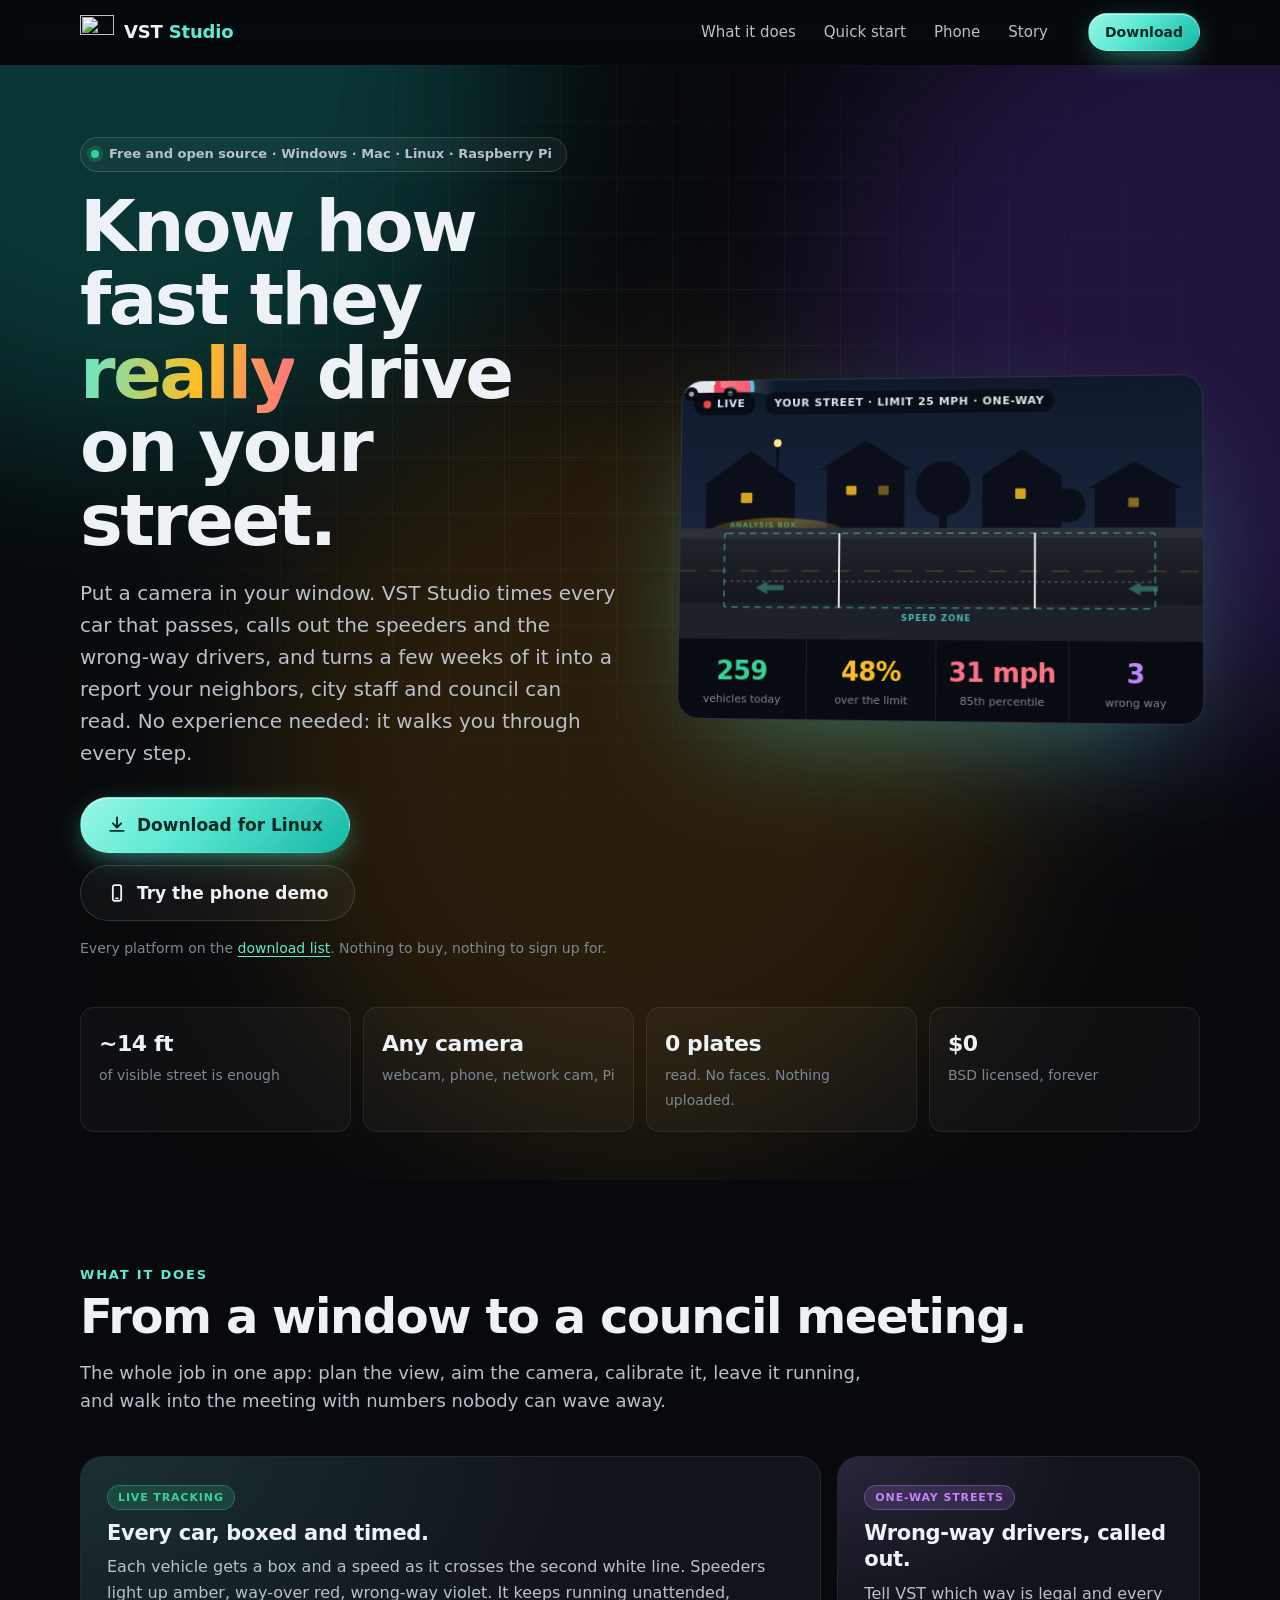
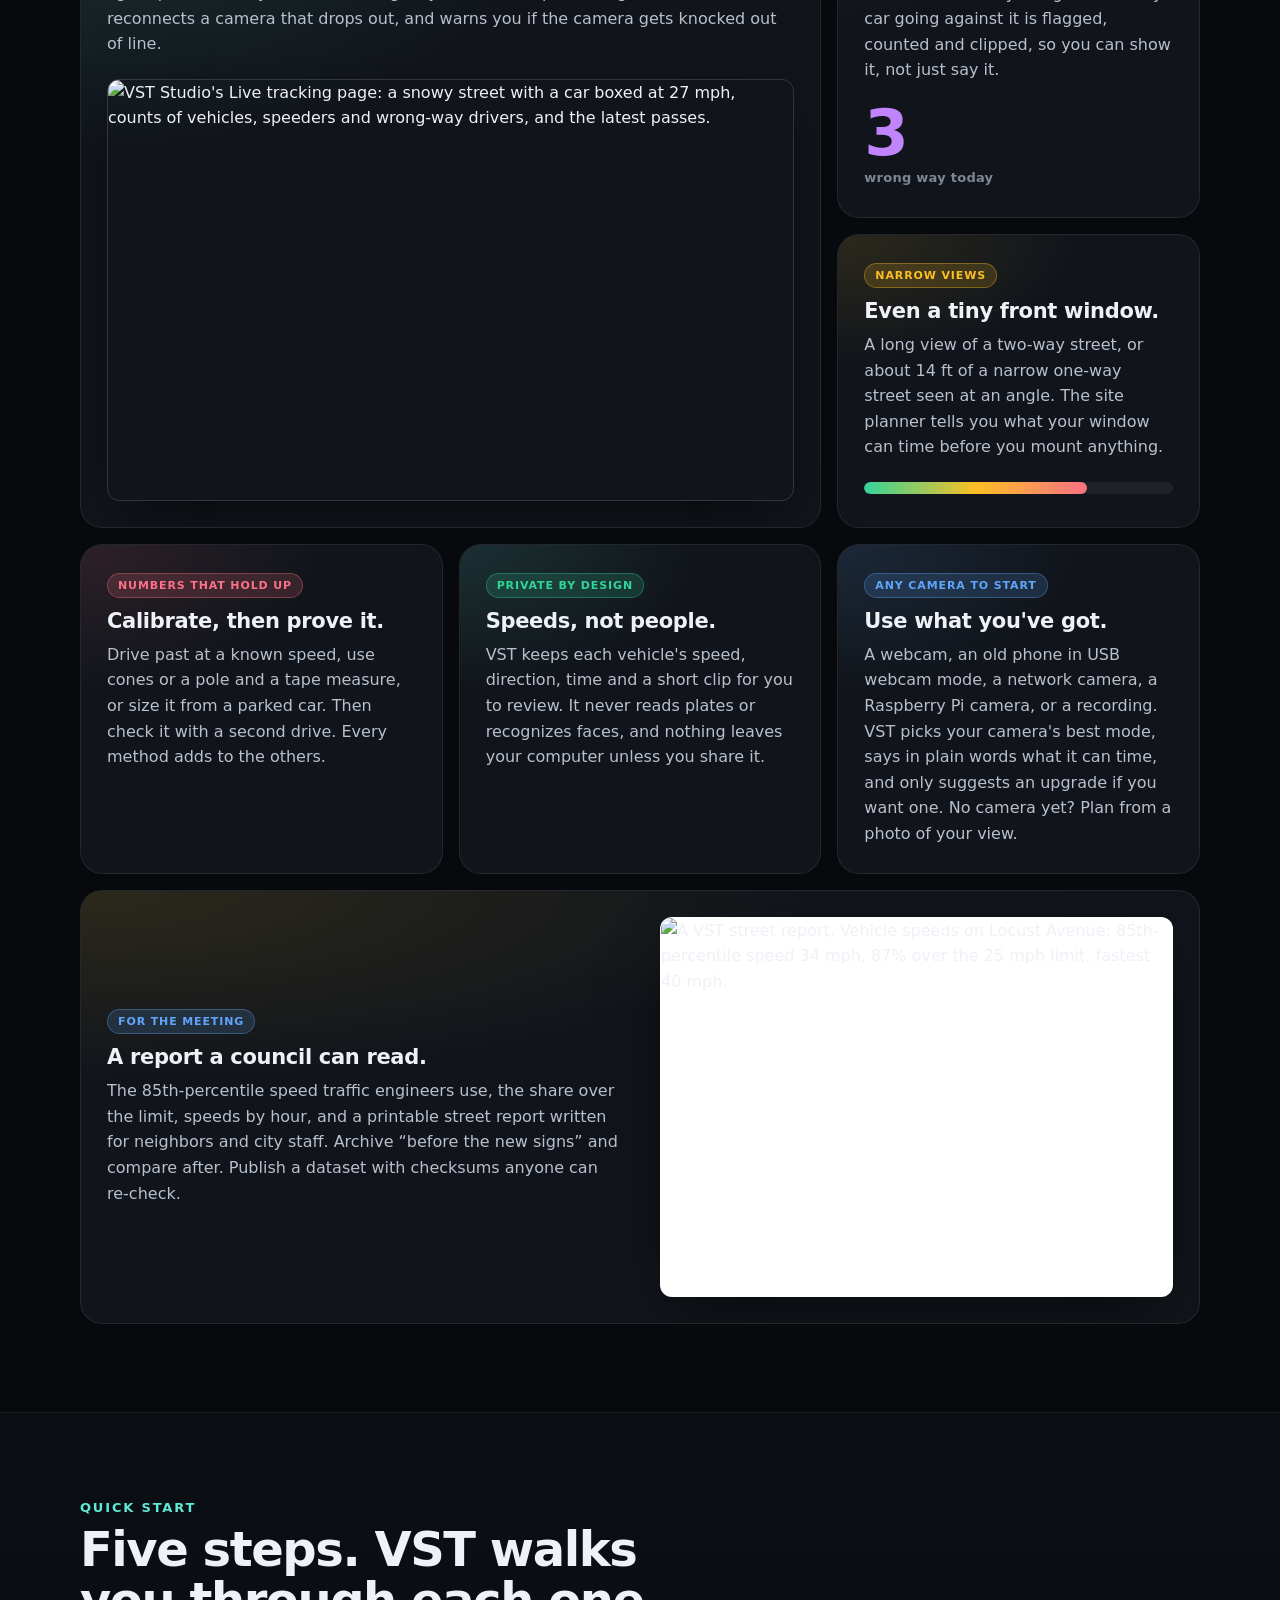
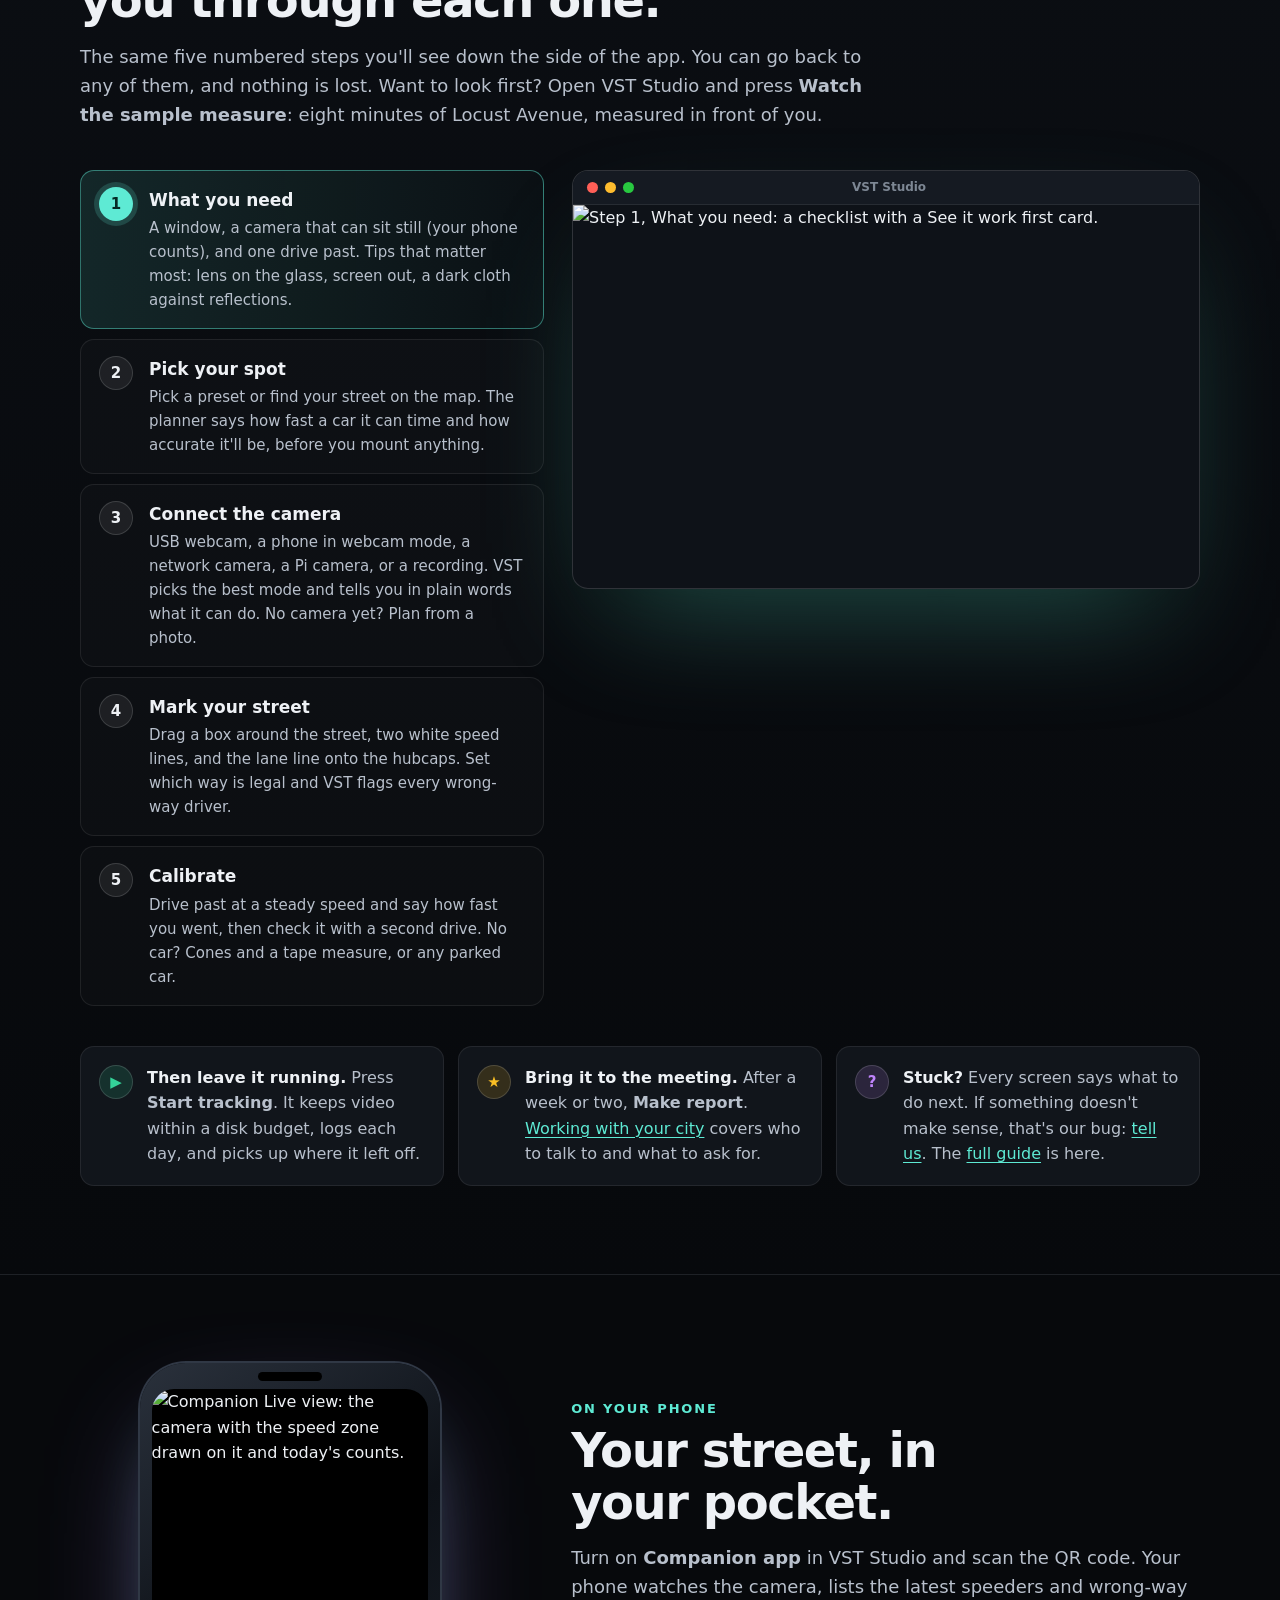
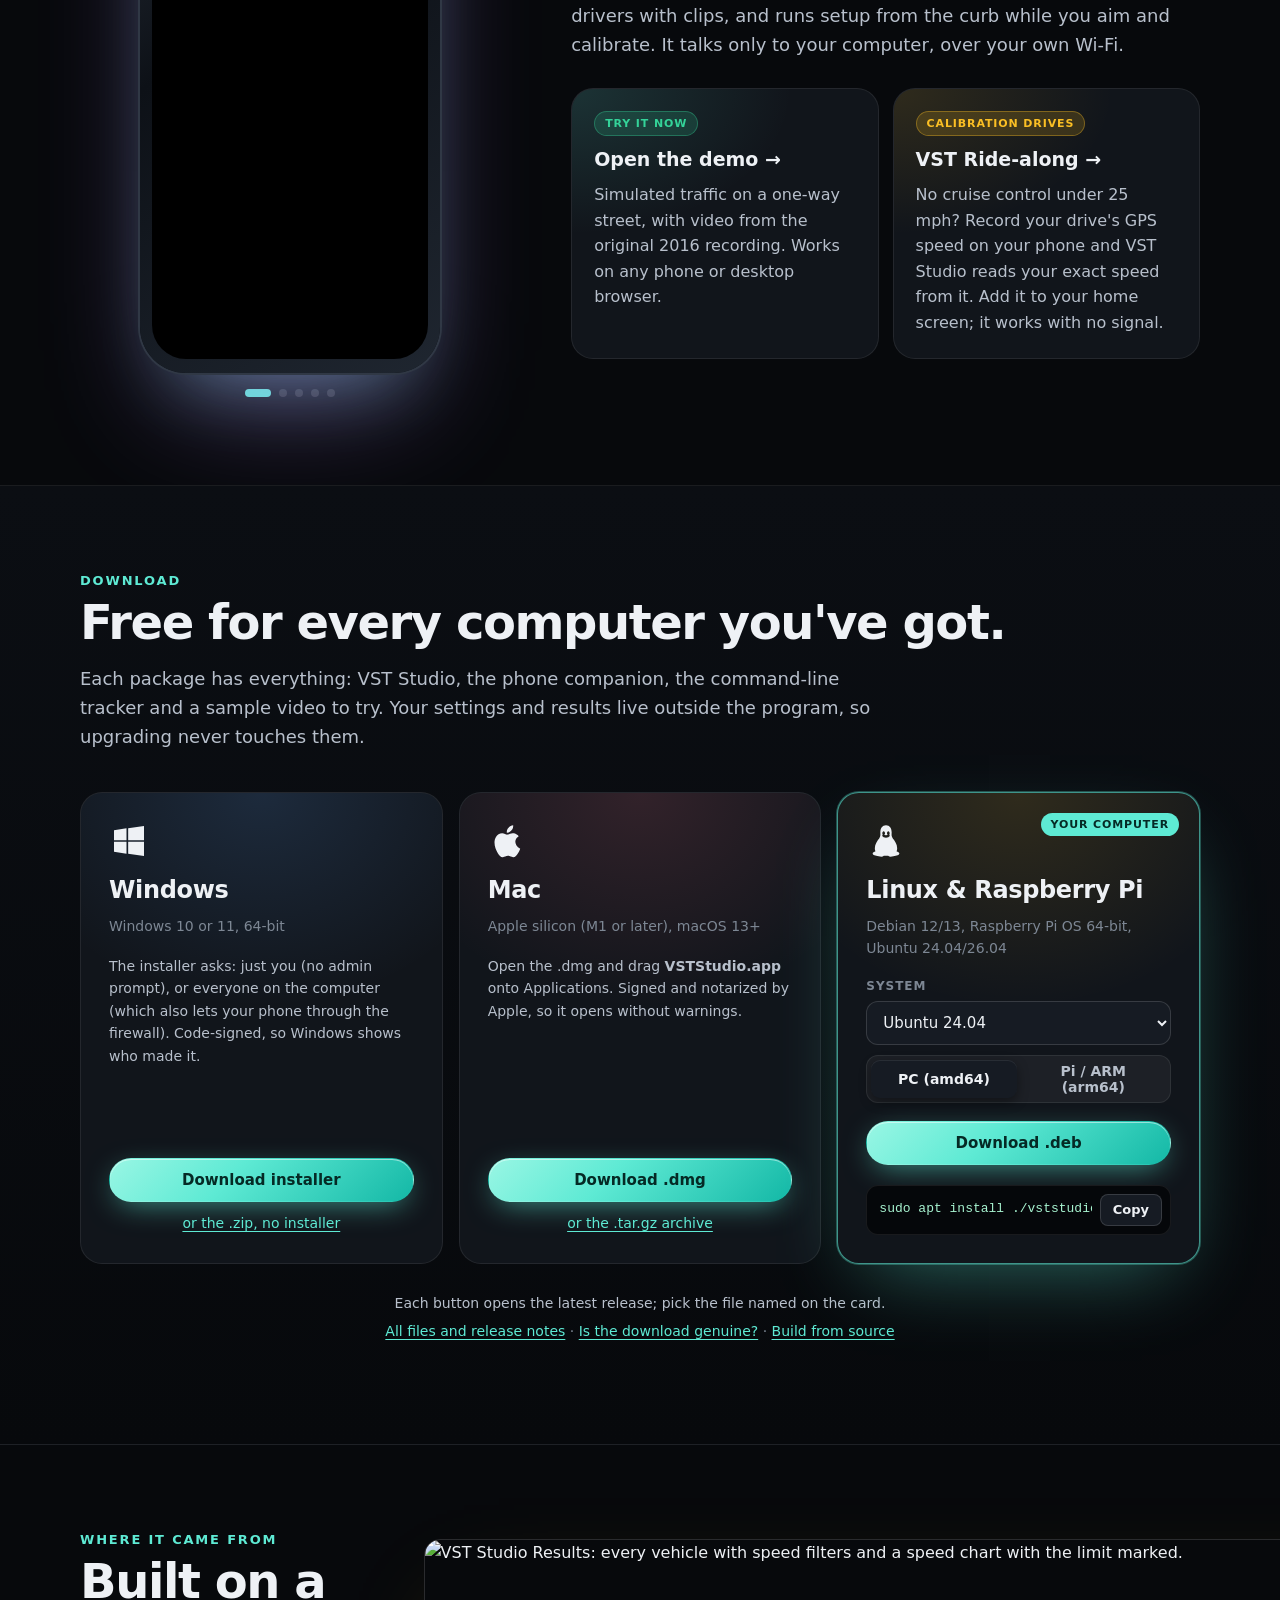
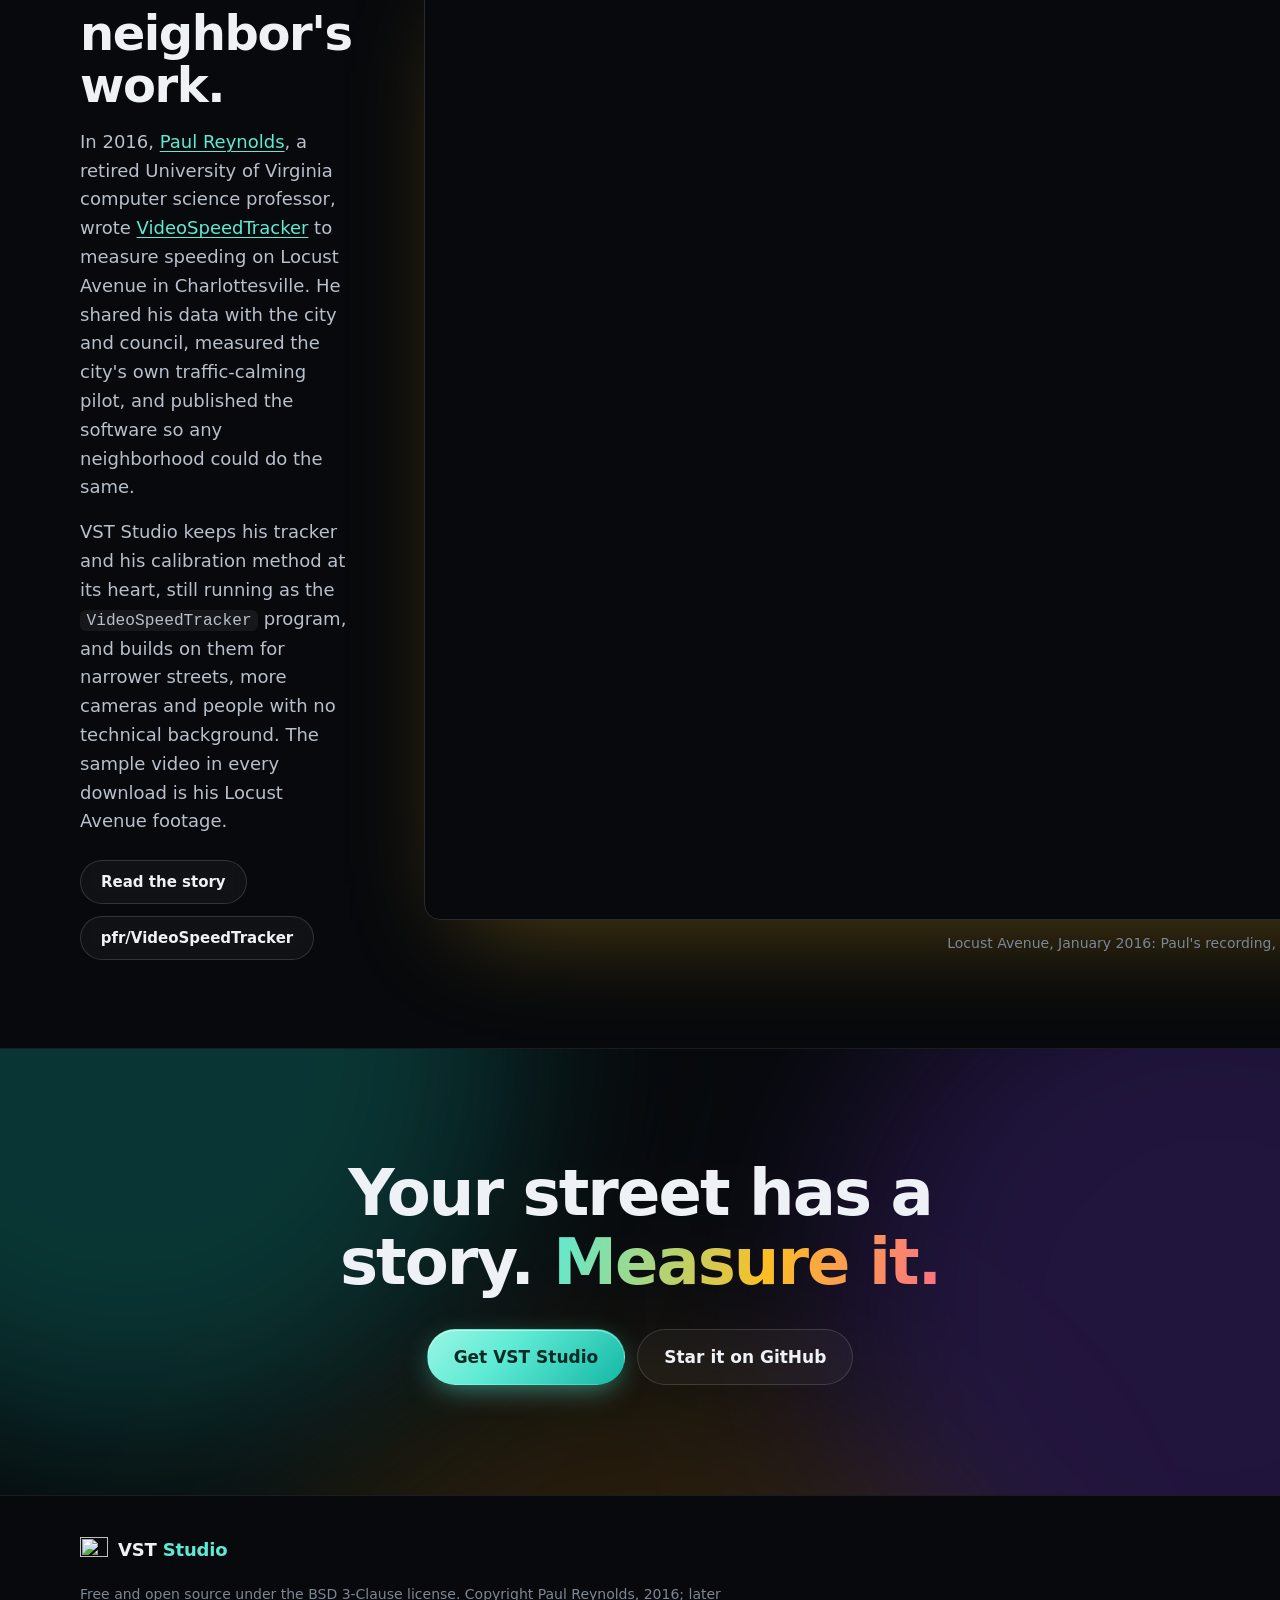
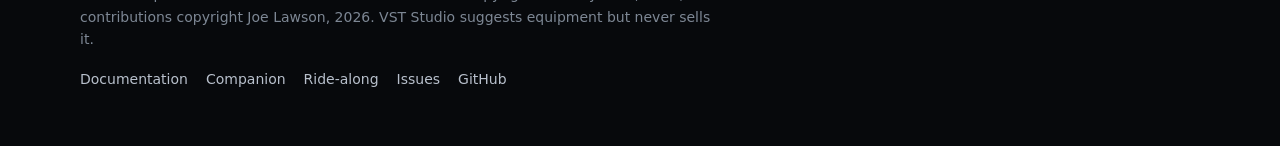
==== site/index.html @ b22fcca5 "Add a home page on GitHub Pages, with the companion demo and Ride-along under it The Pages site was " ====
<!doctype html>
<!--
  The VST Studio home page, published at https://joekiller.github.io/VSTStudio/ (site/assemble.sh, pages.yml).

  One static page, no build step and no third-party code, like the companion: site.css is the whole look, site.js
  fills in the download buttons from the latest GitHub release and runs the small interactive bits. Without
  JavaScript every download link still works: each one points at the releases/latest page.
-->
<html lang="en">
<head>
<meta charset="utf-8">
<meta name="viewport" content="width=device-width, initial-scale=1, viewport-fit=cover">
<title>VST Studio · Measure the traffic on your street</title>
<script>
  // Before anything renders: this address used to be VST Ride-along itself.  Its calibration links (?target=25 from
  // VST Studio v2.0.0 and the companion) and phones that added it to the home screen (they open here as a standalone
  // app) still arrive at /, so send them on to Ride-along's new home with their query intact.
  (function () {
    var q = new URLSearchParams(location.search);
    var installed = (window.matchMedia && matchMedia('(display-mode: standalone)').matches) || navigator.standalone === true;
    if (q.has('target') || installed) location.replace('ride/' + location.search);
  })();
</script>
<meta name="description" content="Free, open-source software that measures the traffic on your street with a camera in your window. Calls out speeders and wrong-way drivers and makes a report your city council can read. Windows, Mac, Linux and Raspberry Pi.">
<meta name="theme-color" content="#07090c">
<meta property="og:title" content="VST Studio · Measure the traffic on your street">
<meta property="og:description" content="A camera in your window, every car timed, speeders and wrong-way drivers called out, and a report your city council can read. Free and open source.">
<meta property="og:image" content="https://joekiller.github.io/VSTStudio/img/studio/05-live-tracking.jpg">
<meta property="og:url" content="https://joekiller.github.io/VSTStudio/">
<meta name="twitter:card" content="summary_large_image">
<link rel="icon" href="companion/icons/icon.svg" type="image/svg+xml">
<link rel="apple-touch-icon" href="companion/icons/icon-192.png">
<link rel="stylesheet" href="site.css">
<script src="site.js" defer></script>
</head>
<body>
<a class="skip" href="#main">Skip to content</a>

<header class="nav" id="nav">
  <div class="wrap nav-in">
    <a class="logo" href="#top" aria-label="VST Studio home">
      <img src="companion/icons/icon.svg" alt="" width="34" height="34">
      <span>VST <b>Studio</b></span>
    </a>
    <nav class="nav-links" aria-label="Sections">
      <a href="#features">What it does</a>
      <a href="#quick-start">Quick start</a>
      <a href="#companion">Phone</a>
      <a href="#story">Story</a>
    </nav>
    <a class="btn btn-sm btn-glow" href="#download">Download</a>
  </div>
</header>

<main id="main">

<!-- ============================================================ hero -->
<section class="hero" id="top">
  <div class="aurora" aria-hidden="true"><i></i><i></i><i></i></div>
  <div class="wrap hero-in">
    <div class="hero-copy">
      <p class="eyebrow"><span class="dot"></span>Free and open source · Windows · Mac · Linux · Raspberry Pi</p>
      <h1>Know how fast they <span class="grad">really</span> drive on your street.</h1>
      <p class="lede">Put a camera in your window. VST Studio times every car that passes, calls out the speeders and
        the wrong-way drivers, and turns a few weeks of it into a report your neighbors, city staff and council can
        read. No experience needed: it walks you through every step.</p>
      <div class="cta">
        <a class="btn btn-xl btn-glow" id="hero-dl" href="https://github.com/joekiller/VSTStudio/releases/latest">
          <svg class="ico" viewBox="0 0 24 24" aria-hidden="true"><path d="M12 3v12m0 0-5-5m5 5 5-5M4 19h16"/></svg>
          <span id="hero-dl-label">Download VST Studio</span>
        </a>
        <a class="btn btn-xl btn-ghost" href="companion/#demo">
          <svg class="ico" viewBox="0 0 24 24" aria-hidden="true"><rect x="7" y="2.5" width="10" height="19" rx="2.5"/><path d="M11 18.5h2"/></svg>
          Try the phone demo
        </a>
      </div>
      <p class="cta-meta" id="hero-meta">Every platform on the <a href="#download">download list</a>. Nothing to buy, nothing to sign up for.</p>
    </div>

    <!-- The street, drawn: cars cross the two white speed lines, get a box and a speed, and the one going the wrong
         way on this one-way street gets flagged.  All CSS animation; still frame under prefers-reduced-motion. -->
    <figure class="scene" aria-label="Illustration: cars crossing a speed zone on a one-way street, each tagged with its speed; one going the wrong way is flagged">
      <div class="scene-bar">
        <span class="rec"><i></i>LIVE</span>
        <span>Your street · limit 25 mph · one-way</span>
      </div>
      <svg viewBox="0 0 800 400" class="street" aria-hidden="true">
        <defs>
          <linearGradient id="sky" x1="0" y1="0" x2="0" y2="1"><stop offset="0" stop-color="#0e1a2b"/><stop offset=".7" stop-color="#1b2540"/><stop offset="1" stop-color="#2a2140"/></linearGradient>
          <linearGradient id="road" x1="0" y1="0" x2="0" y2="1"><stop offset="0" stop-color="#20242c"/><stop offset="1" stop-color="#14171c"/></linearGradient>
          <radialGradient id="lamp" cx=".5" cy="0" r=".9"><stop offset="0" stop-color="#fbbf24" stop-opacity=".55"/><stop offset="1" stop-color="#fbbf24" stop-opacity="0"/></radialGradient>
          <linearGradient id="beam" x1="0" y1="0" x2="1" y2="0"><stop offset="0" stop-color="#fff6d5" stop-opacity=".55"/><stop offset="1" stop-color="#fff6d5" stop-opacity="0"/></linearGradient>
          <linearGradient id="beamL" x1="1" y1="0" x2="0" y2="0"><stop offset="0" stop-color="#fff6d5" stop-opacity=".55"/><stop offset="1" stop-color="#fff6d5" stop-opacity="0"/></linearGradient>
        </defs>
        <rect width="800" height="400" fill="url(#sky)"/>
        <!-- houses and trees across the street -->
        <g fill="#0a0f1a">
          <path d="M40 230V160l70-50 70 50v70z"/><path d="M230 230v-90h120v90z"/><path d="M220 140l70-45 70 45z"/>
          <path d="M470 230v-80l60-40 60 40v80z"/><path d="M640 230V170h120v60z"/><path d="M630 170l70-40 70 40z"/>
          <circle cx="410" cy="170" r="42"/><rect x="404" y="190" width="12" height="44"/>
          <circle cx="600" cy="196" r="26"/>
        </g>
        <g fill="#fbbf24" opacity=".85">
          <rect x="95" y="175" width="18" height="16" rx="2"/><rect x="260" y="165" width="16" height="14" rx="2"/>
          <rect x="310" y="165" width="16" height="14" rx="2" opacity=".5"/><rect x="520" y="170" width="16" height="16" rx="2"/>
          <rect x="690" y="185" width="16" height="14" rx="2" opacity=".6"/>
        </g>
        <rect x="150" y="96" width="4" height="138" fill="#0a0f1a"/><ellipse cx="152" cy="240" rx="110" ry="26" fill="url(#lamp)" opacity=".7"/>
        <circle cx="152" cy="98" r="6" fill="#fde68a"/>
        <!-- sidewalk, road, curb -->
        <rect y="230" width="800" height="16" fill="#2b2f38"/>
        <rect y="246" width="800" height="100" fill="url(#road)"/>
        <rect y="346" width="800" height="54" fill="#1d2129"/>
        <path d="M0 296h800" stroke="#fbbf24" stroke-opacity=".25" stroke-width="2" stroke-dasharray="26 22"/>
        <!-- one-way arrows painted on the road: legal direction is right to left -->
        <g fill="#5eead4" opacity=".35"><path d="M120 322l18-10v6h26v8h-26v6z"/><path d="M690 322l18-10v6h26v8h-26v6z"/></g>
        <!-- VST's marks: analysis box, two white speed lines, the lane line on the hubcaps -->
        <rect x="70" y="238" width="660" height="114" rx="4" fill="none" stroke="#5eead4" stroke-opacity=".55" stroke-width="2" stroke-dasharray="10 8"/>
        <path d="M250 238v114M550 238v114" stroke="#fff" stroke-width="3" opacity=".9"/>
        <path d="M70 312h660" stroke="#c084fc" stroke-opacity=".5" stroke-width="2" stroke-dasharray="4 6"/>
        <text x="400" y="372" text-anchor="middle" class="svg-label">SPEED ZONE</text>
        <text x="78" y="228" class="svg-label dim">ANALYSIS BOX</text>

        <!-- car 1: legal, right to left, 23 mph -->
        <g class="car car-a">
          <polygon points="-150,-10 -60,-24 -60,10 -150,24" fill="url(#beamL)" class="beam"/>
          <g transform="translate(-60,-30)">
            <path d="M10 40c0-14 8-18 22-20l18-16c6-5 12-6 20-6h46c9 0 14 3 20 9l14 13c16 2 24 6 24 20v8H10z" fill="#38bdf8"/>
            <path d="M58 6h34v16H44zM98 6h20c4 0 6 2 9 5l10 11H98z" fill="#0b1726" opacity=".85"/>
            <circle cx="46" cy="50" r="11" fill="#0a0d12"/><circle cx="140" cy="50" r="11" fill="#0a0d12"/>
            <circle cx="46" cy="50" r="4" fill="#94a3b8"/><circle cx="140" cy="50" r="4" fill="#94a3b8"/>
            <rect x="8" y="30" width="8" height="6" rx="2" fill="#fff6d5"/>
          </g>
          <g class="tag">
            <rect x="-50" y="-48" width="200" height="104" rx="8" fill="none" stroke="#34d399" stroke-width="3"/>
            <rect x="-6" y="-86" width="112" height="32" rx="8" fill="#34d399"/>
            <text x="50" y="-63" text-anchor="middle" class="svg-tag">23 mph ←</text>
          </g>
        </g>

        <!-- car 2: legal direction, speeding at 38 mph -->
        <g class="car car-b">
          <polygon points="-150,-10 -60,-24 -60,10 -150,24" fill="url(#beamL)" class="beam"/>
          <g transform="translate(-60,-30)">
            <path d="M10 40c0-12 6-18 20-20l22-18c5-3 10-4 16-4h40c10 0 16 4 22 10l16 12c16 2 22 8 22 20v8H10z" fill="#f43f5e"/>
            <path d="M56 6h30v15H40zM92 6h18c5 0 8 2 11 5l10 10H92z" fill="#200a10" opacity=".85"/>
            <circle cx="44" cy="50" r="11" fill="#0a0d12"/><circle cx="136" cy="50" r="11" fill="#0a0d12"/>
            <circle cx="44" cy="50" r="4" fill="#94a3b8"/><circle cx="136" cy="50" r="4" fill="#94a3b8"/>
            <rect x="8" y="30" width="8" height="6" rx="2" fill="#fff6d5"/>
          </g>
          <g class="tag">
            <rect x="-50" y="-48" width="200" height="104" rx="8" fill="none" stroke="#fbbf24" stroke-width="3"/>
            <rect x="-14" y="-86" width="128" height="32" rx="8" fill="#fbbf24"/>
            <text x="50" y="-63" text-anchor="middle" class="svg-tag">38 mph ←</text>
          </g>
        </g>

        <!-- car 3: the wrong way, left to right -->
        <g class="car car-c">
          <polygon points="150,-10 60,-24 60,10 150,24" fill="url(#beam)" class="beam"/>
          <g transform="translate(-120,-30) ">
            <path d="M170 40c0-14-8-18-22-20l-18-16c-6-5-12-6-20-6H64c-9 0-14 3-20 9L30 20C14 22 6 26 6 40v8h164z" fill="#e2e8f0"/>
            <path d="M122 6H88v16h48zM82 6H62c-4 0-6 2-9 5L43 22h39z" fill="#0b1726" opacity=".85"/>
            <circle cx="134" cy="50" r="11" fill="#0a0d12"/><circle cx="40" cy="50" r="11" fill="#0a0d12"/>
            <circle cx="134" cy="50" r="4" fill="#94a3b8"/><circle cx="40" cy="50" r="4" fill="#94a3b8"/>
            <rect x="164" y="30" width="8" height="6" rx="2" fill="#fff6d5"/>
          </g>
          <g class="tag">
            <rect x="-130" y="-48" width="194" height="104" rx="8" fill="none" stroke="#c084fc" stroke-width="3"/>
            <rect x="-150" y="-86" width="234" height="32" rx="8" fill="#c084fc"/>
            <text x="-33" y="-63" text-anchor="middle" class="svg-tag">⚠ WRONG WAY · 21 →</text>
          </g>
        </g>
      </svg>
      <figcaption class="hud">
        <div><b class="c-ok" data-count="259">259</b><span>vehicles today</span></div>
        <div><b class="c-warn" data-count="48" data-suffix="%">48%</b><span>over the limit</span></div>
        <div><b class="c-bad" data-count="31" data-suffix=" mph">31 mph</b><span>85th percentile</span></div>
        <div><b class="c-vio" data-count="3">3</b><span>wrong way</span></div>
      </figcaption>
    </figure>
  </div>

  <div class="wrap">
    <ul class="proof">
      <li><b>~14 ft</b><span>of visible street is enough</span></li>
      <li><b>Any camera</b><span>webcam, phone, network cam, Pi</span></li>
      <li><b>0 plates</b><span>read. No faces. Nothing uploaded.</span></li>
      <li><b>$0</b><span>BSD licensed, forever</span></li>
    </ul>
  </div>
</section>

<!-- ============================================================ features -->
<section class="section" id="features">
  <div class="wrap">
    <p class="kicker">What it does</p>
    <h2>From a window to a council meeting.</h2>
    <p class="sub">The whole job in one app: plan the view, aim the camera, calibrate it, leave it running, and walk
      into the meeting with numbers nobody can wave away.</p>

    <div class="bento">
      <article class="tile tile-big glow-teal reveal">
        <div class="tile-text">
          <span class="chip c-ok">Live tracking</span>
          <h3>Every car, boxed and timed.</h3>
          <p>Each vehicle gets a box and a speed as it crosses the second white line. Speeders light up amber, way-over
            red, wrong-way violet. It keeps running unattended, reconnects a camera that drops out, and warns you if
            the camera gets knocked out of line.</p>
        </div>
        <img src="img/studio/05-live-tracking.jpg" alt="VST Studio's Live tracking page: a snowy street with a car boxed at 27 mph, counts of vehicles, speeders and wrong-way drivers, and the latest passes." loading="lazy" width="1600" height="980">
      </article>

      <article class="tile glow-vio reveal">
        <span class="chip c-vio">One-way streets</span>
        <h3>Wrong-way drivers, called out.</h3>
        <p>Tell VST which way is legal and every car going against it is flagged, counted and clipped, so you can show
          it, not just say it.</p>
        <div class="big-stat c-vio">3<small>wrong way today</small></div>
      </article>

      <article class="tile glow-amber reveal">
        <span class="chip c-warn">Narrow views</span>
        <h3>Even a tiny front window.</h3>
        <p>A long view of a two-way street, or about 14 ft of a narrow one-way street seen at an angle. The site planner
          tells you what your window can time before you mount anything.</p>
        <div class="meter" aria-hidden="true"><i style="--w:72%"></i></div>
      </article>

      <article class="tile glow-rose reveal">
        <span class="chip c-bad">Numbers that hold up</span>
        <h3>Calibrate, then prove it.</h3>
        <p>Drive past at a known speed, use cones or a pole and a tape measure, or size it from a parked car. Then check
          it with a second drive. Every method adds to the others.</p>
      </article>


      <article class="tile glow-teal reveal">
        <span class="chip c-ok">Private by design</span>
        <h3>Speeds, not people.</h3>
        <p>VST keeps each vehicle's speed, direction, time and a short clip for you to review. It never reads plates or
          recognizes faces, and nothing leaves your computer unless you share it.</p>
      </article>
      <article class="tile tile-md2 glow-blue reveal">
        <span class="chip c-blue">Any camera to start</span>
        <h3>Use what you've got.</h3>
        <p>A webcam, an old phone in USB webcam mode, a network camera, a Raspberry Pi camera, or a recording. VST
          picks your camera's best mode, says in plain words what it can time, and only suggests an upgrade if you
          want one. No camera yet? Plan from a photo of your view.</p>
      </article>

      <article class="tile tile-wide glow-amber reveal">
        <div class="tile-text">
          <span class="chip c-blue">For the meeting</span>
          <h3>A report a council can read.</h3>
          <p>The 85th-percentile speed traffic engineers use, the share over the limit, speeds by hour, and a printable
            street report written for neighbors and city staff. Archive “before the new signs” and compare after.
            Publish a dataset with checksums anyone can re-check.</p>
        </div>
        <img class="report" src="img/studio/09-report.jpg" alt="A VST street report, Vehicle speeds on Locust Avenue: 85th-percentile speed 34 mph, 87% over the 25 mph limit, fastest 40 mph." loading="lazy" width="1191" height="1533">
      </article>
    </div>
  </div>
</section>

<!-- ============================================================ quick start -->
<section class="section section-alt" id="quick-start">
  <div class="wrap">
    <p class="kicker">Quick start</p>
    <h2>Five steps. VST walks you through each one.</h2>
    <p class="sub">The same five numbered steps you'll see down the side of the app. You can go back to any of them, and
      nothing is lost. Want to look first? Open VST Studio and press <b>Watch the sample measure</b>: eight minutes of
      Locust Avenue, measured in front of you.</p>

    <div class="steps" id="steps">
      <ol class="step-list" role="tablist" aria-label="Setup steps">
        <li><button role="tab" aria-selected="true" aria-controls="step-shot" data-img="img/studio/01-get-started.jpg"
            data-alt="Step 1, What you need: a checklist with a See it work first card.">
          <b class="n">1</b><span><strong>What you need</strong>
          <em>A window, a camera that can sit still (your phone counts), and one drive past. Tips that matter most:
            lens on the glass, screen out, a dark cloth against reflections.</em></span></button></li>
        <li><button role="tab" aria-selected="false" aria-controls="step-shot" data-img="img/studio/02-site-planner.jpg"
            data-alt="Step 2, Pick your spot: the site planner showing how fast a car the view can time.">
          <b class="n">2</b><span><strong>Pick your spot</strong>
          <em>Pick a preset or find your street on the map. The planner says how fast a car it can time and how accurate
            it'll be, before you mount anything.</em></span></button></li>
        <li><button role="tab" aria-selected="false" aria-controls="step-shot" data-img="img/studio/03-source.jpg"
            data-alt="Step 3, Connect the camera: cameras listed by name with what each can do.">
          <b class="n">3</b><span><strong>Connect the camera</strong>
          <em>USB webcam, a phone in webcam mode, a network camera, a Pi camera, or a recording. VST picks the best mode
            and tells you in plain words what it can do. No camera yet? Plan from a photo.</em></span></button></li>
        <li><button role="tab" aria-selected="false" aria-controls="step-shot" data-img="img/studio/04-zones.jpg"
            data-alt="Step 4, Mark your street: the analysis box, two white speed lines and the lane line over the camera picture.">
          <b class="n">4</b><span><strong>Mark your street</strong>
          <em>Drag a box around the street, two white speed lines, and the lane line onto the hubcaps. Set which way is
            legal and VST flags every wrong-way driver.</em></span></button></li>
        <li><button role="tab" aria-selected="false" aria-controls="step-shot" data-img="img/studio/07-calibrate.jpg"
            data-alt="Step 5, Calibrate: a calibration drive with the measured speed against the speed driven.">
          <b class="n">5</b><span><strong>Calibrate</strong>
          <em>Drive past at a steady speed and say how fast you went, then check it with a second drive. No car? Cones
            and a tape measure, or any parked car.</em></span></button></li>
      </ol>
      <figure class="step-shot" id="step-shot" role="tabpanel" aria-live="polite">
        <div class="frame">
          <div class="frame-bar"><i></i><i></i><i></i><span>VST Studio</span></div>
          <img id="step-img" src="img/studio/01-get-started.jpg" alt="Step 1, What you need: a checklist with a See it work first card." width="1600" height="980">
        </div>
      </figure>
    </div>

    <div class="after-steps">
      <div class="mini reveal"><b class="n n-ok">▶</b><div><strong>Then leave it running.</strong> Press <b>Start
        tracking</b>. It keeps video within a disk budget, logs each day, and picks up where it left off.</div></div>
      <div class="mini reveal"><b class="n n-warn">★</b><div><strong>Bring it to the meeting.</strong> After a week or
        two, <b>Make report</b>. <a href="https://github.com/joekiller/VSTStudio/blob/main/docs/working-with-your-city.md">Working
        with your city</a> covers who to talk to and what to ask for.</div></div>
      <div class="mini reveal"><b class="n n-vio">?</b><div><strong>Stuck?</strong> Every screen says what to do next.
        If something doesn't make sense, that's our bug: <a href="https://github.com/joekiller/VSTStudio/issues/new">tell
        us</a>. The <a href="https://github.com/joekiller/VSTStudio/blob/main/docs/getting-started.md">full guide</a> is here.</div></div>
    </div>
  </div>
</section>

<!-- ============================================================ companion -->
<section class="section" id="companion">
  <div class="wrap split">
    <div class="phone-wrap reveal">
      <div class="phone" id="phone">
        <div class="notch" aria-hidden="true"></div>
        <div class="phone-screens" id="phone-screens" tabindex="0" aria-label="Companion screenshots, scroll sideways">
          <img src="img/companion/live.jpg" alt="Companion Live view: the camera with the speed zone drawn on it and today's counts." width="541" height="1101">
          <img src="img/companion/passes.jpg" alt="Companion Passes: each vehicle's speed, direction and snapshot." loading="lazy" width="541" height="1101">
          <img src="img/companion/stats.jpg" alt="Companion Stats: the 85th-percentile speed and speeds by time of day." loading="lazy" width="541" height="1101">
          <img src="img/companion/setup-cones.jpg" alt="Companion setup: calibrating with cones from the curb." loading="lazy" width="541" height="1101">
          <img src="img/companion/pass-detail.jpg" alt="Companion pass detail: one vehicle's speed, snapshot and clip." loading="lazy" width="541" height="1101">
        </div>
      </div>
      <div class="dots" id="phone-dots" aria-hidden="true"></div>
    </div>
    <div class="split-copy">
      <p class="kicker">On your phone</p>
      <h2>Your street, in your pocket.</h2>
      <p class="sub">Turn on <b>Companion app</b> in VST Studio and scan the QR code. Your phone watches the camera, lists
        the latest speeders and wrong-way drivers with clips, and runs setup from the curb while you aim and calibrate.
        It talks only to your computer, over your own Wi-Fi.</p>
      <div class="cards2">
        <a class="link-card glow-teal" href="companion/#demo">
          <span class="chip c-ok">Try it now</span>
          <strong>Open the demo →</strong>
          <span>Simulated traffic on a one-way street, with video from the original 2016 recording. Works on any phone or
            desktop browser.</span>
        </a>
        <a class="link-card glow-amber" href="ride/">
          <span class="chip c-warn">Calibration drives</span>
          <strong>VST Ride-along →</strong>
          <span>No cruise control under 25 mph? Record your drive's GPS speed on your phone and VST Studio reads your exact
            speed from it. Add it to your home screen; it works with no signal.</span>
        </a>
      </div>
    </div>
  </div>
</section>

<!-- ============================================================ download -->
<section class="section section-alt" id="download">
  <div class="wrap">
    <p class="kicker">Download</p>
    <h2>Free for every computer you've got.</h2>
    <p class="sub" id="dl-sub">Each package has everything: VST Studio, the phone companion, the command-line tracker and
      a sample video to try. Your settings and results live outside the program, so upgrading never touches them.</p>

    <div class="dl-grid">
      <article class="dl glow-blue" data-os="windows">
        <span class="badge-you" hidden>Your computer</span>
        <svg class="os" viewBox="0 0 24 24" aria-hidden="true"><path d="M3 5.5 10.5 4.4v7.1H3zm8.5-1.2L21 3v8.5h-9.5zM3 12.5h7.5v7.1L3 18.5zm8.5 0H21V21l-9.5-1.3z"/></svg>
        <h3>Windows</h3>
        <p class="req">Windows 10 or 11, 64-bit</p>
        <p class="how">The installer asks: just you (no admin prompt), or everyone on the computer (which also lets your
          phone through the firewall). Code-signed, so Windows shows who made it.</p>
        <a class="btn btn-block btn-glow" data-asset="windows-x64-setup.exe" href="https://github.com/joekiller/VSTStudio/releases/latest">Download installer</a>
        <a class="alt" data-asset="windows-x64.zip" href="https://github.com/joekiller/VSTStudio/releases/latest">or the .zip, no installer</a>
      </article>

      <article class="dl glow-rose" data-os="mac">
        <span class="badge-you" hidden>Your computer</span>
        <svg class="os" viewBox="0 0 24 24" aria-hidden="true"><path d="M16.4 12.6c0-2.3 1.9-3.4 2-3.5-1.1-1.6-2.8-1.8-3.4-1.8-1.4-.1-2.8.9-3.5.9s-1.8-.9-3-.9C7 7.3 5.5 8.2 4.7 9.7c-1.7 2.9-.4 7.2 1.2 9.6.8 1.2 1.8 2.5 3 2.4 1.2 0 1.7-.8 3.1-.8s1.9.8 3.1.8c1.3 0 2.1-1.2 2.9-2.4.9-1.3 1.3-2.6 1.3-2.7 0 0-2.5-1-2.9-4zM14.1 5.6c.7-.8 1.1-1.9 1-3-1 0-2.1.7-2.8 1.5-.6.7-1.2 1.8-1 2.9 1 .1 2.1-.6 2.8-1.4z"/></svg>
        <h3>Mac</h3>
        <p class="req">Apple silicon (M1 or later), macOS 13+</p>
        <p class="how">Open the .dmg and drag <b>VSTStudio.app</b> onto Applications. Signed and notarized by Apple, so it opens
          without warnings.</p>
        <a class="btn btn-block btn-glow" data-asset="macos-arm64.dmg" href="https://github.com/joekiller/VSTStudio/releases/latest">Download .dmg</a>
        <a class="alt" data-asset="macos-arm64.tar.gz" href="https://github.com/joekiller/VSTStudio/releases/latest">or the .tar.gz archive</a>
      </article>

      <article class="dl glow-amber" data-os="linux">
        <span class="badge-you" hidden>Your computer</span>
        <svg class="os" viewBox="0 0 24 24" aria-hidden="true"><path d="M12 2.5c-2.2 0-3.4 1.8-3.4 4.3 0 1.4.3 2.2-.6 3.5-1.2 1.6-2.7 3.4-2.7 6 0 .7.1 1.3.4 1.8-.8.4-1.7.6-1.7 1.4 0 1 1.6 1.2 3.6 1.7 1.6.4 2.4.3 3.1-.4h2.6c.7.7 1.5.8 3.1.4 2-.5 3.6-.7 3.6-1.7 0-.8-.9-1-1.7-1.4.3-.5.4-1.1.4-1.8 0-2.6-1.5-4.4-2.7-6-.9-1.3-.6-2.1-.6-3.5 0-2.5-1.2-4.3-3.4-4.3zm-1.4 3.6c.5 0 .8.6.8 1.2s-.3 1-.6 1c.4.2 1 .3 1.2.3s.8-.1 1.2-.3c-.3 0-.6-.5-.6-1s.3-1.2.8-1.2.8.6.8 1.3c0 .4-.1.7-.3 1l.5.4c-.5.7-1.4 1.2-2.4 1.2s-1.9-.5-2.4-1.2l.5-.4c-.2-.3-.3-.6-.3-1 0-.7.3-1.3.8-1.3z"/></svg>
        <h3>Linux &amp; Raspberry Pi</h3>
        <p class="req">Debian 12/13, Raspberry Pi OS 64-bit, Ubuntu 24.04/26.04</p>
        <div class="pick">
          <label><span>System</span>
            <select id="distro">
              <option value="debian-bookworm">Debian 12 / Raspberry Pi OS (bookworm)</option>
              <option value="debian-trixie">Debian 13 / Raspberry Pi OS (trixie)</option>
              <option value="ubuntu-24.04" selected>Ubuntu 24.04</option>
              <option value="ubuntu-26.04">Ubuntu 26.04</option>
            </select></label>
          <div class="seg" id="arch" role="group" aria-label="Processor">
            <button type="button" data-arch="amd64" aria-pressed="true">PC (amd64)</button>
            <button type="button" data-arch="arm64" aria-pressed="false">Pi / ARM (arm64)</button>
          </div>
        </div>
        <a class="btn btn-block btn-glow" id="deb" href="https://github.com/joekiller/VSTStudio/releases/latest">Download .deb</a>
        <div class="cmd"><code id="deb-cmd">sudo apt install ./vststudio_*.deb</code><button type="button" class="copy" data-copy="deb-cmd" aria-label="Copy the install command">Copy</button></div>
      </article>
    </div>

    <p class="dl-foot">
      <span id="dl-version">Always the latest release.</span>
      <a href="https://github.com/joekiller/VSTStudio/releases/latest">All files and release notes</a> ·
      <a href="https://github.com/joekiller/VSTStudio/blob/main/docs/install.md#is-the-download-genuine">Is the download genuine?</a> ·
      <a href="https://github.com/joekiller/VSTStudio/blob/main/docs/building.md">Build from source</a>
    </p>
  </div>
</section>

<!-- ============================================================ story -->
<section class="section story" id="story">
  <div class="wrap split split-rev">
    <div class="split-copy">
      <p class="kicker">Where it came from</p>
      <h2>Built on a neighbor's work.</h2>
      <p class="sub">In 2016, <a href="https://www.cs.virginia.edu/~pfr">Paul Reynolds</a>, a retired University of
        Virginia computer science professor, wrote <a href="https://github.com/pfr/VideoSpeedTracker">VideoSpeedTracker</a>
        to measure speeding on Locust Avenue in Charlottesville. He shared his data with the city and council, measured
        the city's own traffic-calming pilot, and published the software so any neighborhood could do the same.</p>
      <p class="sub">VST Studio keeps his tracker and his calibration method at its heart, still running as the
        <code>VideoSpeedTracker</code> program, and builds on them for narrower streets, more cameras and people with no
        technical background. The sample video in every download is his Locust Avenue footage.</p>
      <div class="btn-row">
        <a class="btn btn-ghost" href="https://github.com/joekiller/VSTStudio/blob/main/docs/history/README.md">Read the story</a>
        <a class="btn btn-ghost" href="https://github.com/pfr/VideoSpeedTracker">pfr/VideoSpeedTracker</a>
      </div>
    </div>
    <figure class="quote reveal">
      <img src="img/studio/06-results.jpg" alt="VST Studio Results: every vehicle with speed filters and a speed chart with the limit marked." loading="lazy" width="1600" height="980">
      <figcaption>Locust Avenue, January 2016: Paul's recording, measured again by VST Studio.</figcaption>
    </figure>
  </div>
</section>

<!-- ============================================================ closing CTA -->
<section class="final">
  <div class="aurora" aria-hidden="true"><i></i><i></i><i></i></div>
  <div class="wrap final-in">
    <h2>Your street has a story. <span class="grad">Measure it.</span></h2>
    <div class="cta cta-center">
      <a class="btn btn-xl btn-glow" href="#download">Get VST Studio</a>
      <a class="btn btn-xl btn-ghost" href="https://github.com/joekiller/VSTStudio">Star it on GitHub</a>
    </div>
  </div>
</section>

</main>

<footer class="foot">
  <div class="wrap foot-in">
    <div class="logo"><img src="companion/icons/icon.svg" alt="" width="28" height="28"><span>VST <b>Studio</b></span></div>
    <p>Free and open source under the BSD 3-Clause license. Copyright Paul Reynolds, 2016; later contributions copyright
      Joe Lawson, 2026. VST Studio suggests equipment but never sells it.</p>
    <nav aria-label="Footer">
      <a href="https://github.com/joekiller/VSTStudio#documentation">Documentation</a>
      <a href="companion/">Companion</a>
      <a href="ride/">Ride-along</a>
      <a href="https://github.com/joekiller/VSTStudio/issues">Issues</a>
      <a href="https://github.com/joekiller/VSTStudio">GitHub</a>
    </nav>
  </div>
</footer>
</body>
</html>
---- site/site.css ----
/*
 * The VST Studio home page's whole look.  Dark stage, the companion's palette (teal accent; amber speeding, rose way
 * over, violet wrong way: the same colours the apps use for the same things), system fonts so nothing loads from a
 * third party.  Layout is mobile first: one column, then splits and the bento grid from 760px and 1040px.
 * Motion (aurora, the street scene, reveals) all stops under prefers-reduced-motion.
 */
:root {
  color-scheme: dark;
  --bg: #07090c; --bg-2: #0b0e13; --surface: #11151b; --surface-2: #161b23; --line: rgba(255, 255, 255, .08);
  --line-2: rgba(255, 255, 255, .14);
  --text: #eef1f5; --text-2: #b8c0cc; --muted: #7d8794;
  --teal: #5eead4; --teal-d: #0d9488; --ok: #34d399; --amber: #fbbf24; --rose: #fb7185; --violet: #c084fc; --blue: #60a5fa;
  --ink: #052a25;
  --radius: 22px; --radius-s: 14px;
  --font: ui-sans-serif, system-ui, -apple-system, "Segoe UI", Roboto, "Helvetica Neue", Arial, sans-serif;
  --mono: ui-monospace, SFMono-Regular, Menlo, Consolas, monospace;
  --gutter: clamp(16px, 4vw, 40px);
}
* { box-sizing: border-box; }
html { scroll-behavior: smooth; scroll-padding-top: 76px; -webkit-text-size-adjust: 100%; }
body { margin: 0; background: var(--bg); color: var(--text); font: 16px/1.6 var(--font); overflow-x: hidden;
  -webkit-font-smoothing: antialiased; }
img { max-width: 100%; height: auto; display: block; }
a { color: var(--teal); text-decoration-thickness: 1px; text-underline-offset: 3px; }
a:hover { color: #99f6e4; }
code { font-family: var(--mono); font-size: .9em; background: rgba(255, 255, 255, .06); padding: .1em .4em; border-radius: 6px; }
:focus-visible { outline: 3px solid var(--teal); outline-offset: 3px; border-radius: 8px; }
.wrap { width: 100%; max-width: 1200px; margin: 0 auto; padding: 0 var(--gutter); }
.skip { position: absolute; left: -999px; top: 8px; z-index: 99; background: var(--teal); color: var(--ink); padding: 8px 14px; border-radius: 10px; }
.skip:focus { left: 8px; }

/* ---------------------------------------------------------------- colour helpers */
.c-ok { color: var(--ok); } .c-warn { color: var(--amber); } .c-bad { color: var(--rose); } .c-vio { color: var(--violet); } .c-blue { color: var(--blue); }
.grad { background: linear-gradient(100deg, var(--teal) 0%, var(--amber) 55%, var(--rose) 100%); -webkit-background-clip: text;
  background-clip: text; color: transparent; }

/* ---------------------------------------------------------------- buttons */
.btn { display: inline-flex; align-items: center; justify-content: center; gap: 10px; min-height: 44px; padding: 10px 20px;
  border-radius: 999px; border: 1px solid var(--line-2); background: var(--surface-2); color: var(--text); font: 600 15px/1.2 var(--font);
  text-decoration: none; cursor: pointer; transition: transform .15s ease, box-shadow .2s ease, background .2s ease; }
.btn:hover { color: var(--text); transform: translateY(-1px); background: #1c222c; }
.btn .ico { width: 20px; height: 20px; fill: none; stroke: currentColor; stroke-width: 2.2; stroke-linecap: round; stroke-linejoin: round; flex: none; }
.btn-glow { background: linear-gradient(135deg, #99f6e4, var(--teal) 40%, #14b8a6); color: var(--ink); border-color: transparent;
  box-shadow: 0 8px 30px -8px rgba(94, 234, 212, .65), inset 0 1px 0 rgba(255, 255, 255, .5); }
.btn-glow:hover { color: var(--ink); background: linear-gradient(135deg, #ccfbf1, #7ff0dc 40%, #2dd4bf); box-shadow: 0 12px 38px -8px rgba(94, 234, 212, .85); }
.btn-ghost { background: rgba(255, 255, 255, .04); backdrop-filter: blur(8px); }
.btn-xl { min-height: 56px; padding: 14px 26px; font-size: 17px; }
.btn-sm { min-height: 38px; padding: 8px 16px; font-size: 14px; }
.btn-block { display: flex; width: 100%; }
.btn-row { display: flex; flex-wrap: wrap; gap: 12px; margin-top: 24px; }

/* ---------------------------------------------------------------- nav */
.nav { position: sticky; top: 0; z-index: 50; background: rgba(7, 9, 12, .55); backdrop-filter: saturate(1.6) blur(14px);
  -webkit-backdrop-filter: saturate(1.6) blur(14px); border-bottom: 1px solid transparent; transition: border-color .3s, background .3s; }
.nav.scrolled { border-bottom-color: var(--line); background: rgba(7, 9, 12, .82); }
.nav-in { display: flex; align-items: center; gap: 20px; height: 64px; }
.logo { display: inline-flex; align-items: center; gap: 10px; color: var(--text); text-decoration: none; font-weight: 700; font-size: 18px; letter-spacing: -.01em; }
.logo b { color: var(--teal); font-weight: 800; }
.logo:hover { color: var(--text); }
.nav-links { display: none; gap: 4px; margin-left: auto; }
.nav-links a { color: var(--text-2); text-decoration: none; padding: 8px 12px; border-radius: 999px; font-size: 15px; }
.nav-links a:hover { color: var(--text); background: rgba(255, 255, 255, .06); }
.nav .btn { margin-left: auto; }
@media (min-width: 760px) { .nav-links { display: flex; } .nav .btn { margin-left: 8px; } }

/* ---------------------------------------------------------------- aurora: three blurred colour blobs drifting */
.aurora { position: absolute; inset: 0; overflow: hidden; pointer-events: none; z-index: 0; }
.aurora i { position: absolute; width: 60vmax; height: 60vmax; border-radius: 50%; filter: blur(90px); opacity: .32; mix-blend-mode: screen;
  animation: drift 22s ease-in-out infinite alternate; }
.aurora i:nth-child(1) { background: var(--teal-d); left: -20vmax; top: -30vmax; }
.aurora i:nth-child(2) { background: #7c3aed; right: -25vmax; top: -10vmax; animation-duration: 28s; opacity: .22; }
.aurora i:nth-child(3) { background: #f59e0b; left: 20vw; top: 25vmax; animation-duration: 34s; opacity: .14; }
@keyframes drift { to { transform: translate3d(8vmax, 6vmax, 0) scale(1.15); } }

/* ---------------------------------------------------------------- hero */
.hero { position: relative; padding: 40px 0 32px; isolation: isolate; }
.hero::after { content: ""; position: absolute; inset: 0; z-index: 0; pointer-events: none;
  background-image: linear-gradient(var(--line) 1px, transparent 1px), linear-gradient(90deg, var(--line) 1px, transparent 1px);
  background-size: 56px 56px; mask-image: radial-gradient(ellipse 70% 60% at 50% 30%, #000 20%, transparent 75%);
  -webkit-mask-image: radial-gradient(ellipse 70% 60% at 50% 30%, #000 20%, transparent 75%); opacity: .5; }
.hero > .wrap { position: relative; z-index: 1; }
.hero-in { display: grid; gap: 40px; align-items: center; }
.eyebrow { display: inline-flex; align-items: center; gap: 10px; margin: 0 0 18px; padding: 6px 14px 6px 10px; border-radius: 999px;
  border: 1px solid var(--line-2); background: rgba(255, 255, 255, .04); color: var(--text-2); font-size: 13px; font-weight: 600; }
.eyebrow .dot { width: 8px; height: 8px; border-radius: 50%; background: var(--ok); box-shadow: 0 0 0 4px rgba(52, 211, 153, .2); flex: none; }
h1 { font-size: clamp(38px, 7.2vw, 72px); line-height: 1.02; letter-spacing: -.035em; margin: 0 0 20px; font-weight: 800; text-wrap: balance; }
.lede { font-size: clamp(17px, 2vw, 20px); color: var(--text-2); margin: 0 0 28px; max-width: 36em; }
.cta { display: flex; flex-wrap: wrap; gap: 12px; }
.cta-center { justify-content: center; }
.cta-meta { color: var(--muted); font-size: 14px; margin: 16px 0 0; }
@media (min-width: 1040px) {
  .hero { padding: 72px 0 48px; }
  .hero-in { grid-template-columns: 1.02fr 1fr; gap: 56px; }
}
@media (max-width: 480px) { .cta .btn { flex: 1 1 100%; } }

/* The street scene */
.scene { margin: 0; position: relative; border-radius: var(--radius); overflow: hidden; background: #0b1020;
  border: 1px solid var(--line-2); box-shadow: 0 40px 120px -40px rgba(94, 234, 212, .45), 0 0 0 1px rgba(255, 255, 255, .02) inset;
  transform: perspective(1400px) rotateY(-6deg) rotateX(3deg); transition: transform .6s ease; }
.scene:hover { transform: none; }
@media (max-width: 1039px) { .scene { transform: none; max-width: 720px; width: 100%; justify-self: center; } }
.scene-bar { position: absolute; top: 12px; left: 12px; right: 12px; z-index: 2; display: flex; gap: 10px; align-items: center;
  font: 700 11px/1 var(--font); letter-spacing: .06em; color: #dbe3ee; text-transform: uppercase; }
.scene-bar > span:last-child { background: rgba(0, 0, 0, .45); padding: 6px 10px; border-radius: 999px; backdrop-filter: blur(6px);
  white-space: nowrap; overflow: hidden; text-overflow: ellipsis; }
.rec { display: inline-flex; align-items: center; gap: 6px; background: rgba(0, 0, 0, .55); padding: 6px 10px; border-radius: 999px; }
.rec i { width: 8px; height: 8px; border-radius: 50%; background: #ef4444; animation: blink 1.4s steps(2, start) infinite; }
@keyframes blink { to { visibility: hidden; } }
.street { width: 100%; height: auto; display: block; }
.svg-label { font: 700 13px var(--font); letter-spacing: .12em; fill: #5eead4; opacity: .75; }
.svg-label.dim { opacity: .5; font-size: 11px; }
.svg-tag { font: 800 19px var(--font); fill: #0b0d10; }
/* Cars: one shared 9 s loop, one car on the street at a time: the 23 mph car (0-36%), the 38 mph speeder, quicker
   (38-58%), then the wrong-way car the other way (62-98%).  Each tag (box and speed) appears as the car enters the
   speed zone between the white lines and stays until it leaves the picture, the way VST labels a pass. */
.car { animation: 9s linear infinite; }
.car .tag { opacity: 0; animation: 9s linear infinite; }
.car-a { animation-name: drive-a; } .car-a .tag { animation-name: tag-a; }
.car-b { animation-name: drive-b; } .car-b .tag { animation-name: tag-b; }
.car-c { animation-name: drive-c; } .car-c .tag { animation-name: tag-c; }
.car .beam { opacity: .6; }
@keyframes drive-a { 0% { transform: translate(1000px, 300px); } 36%, 100% { transform: translate(-260px, 300px); } }
@keyframes tag-a { 0%, 13% { opacity: 0; } 15%, 35% { opacity: 1; } 36%, 100% { opacity: 0; } }
@keyframes drive-b { 0%, 38% { transform: translate(1000px, 300px); } 58%, 100% { transform: translate(-260px, 300px); } }
@keyframes tag-b { 0%, 45% { opacity: 0; } 46.5%, 57% { opacity: 1; } 58%, 100% { opacity: 0; } }
@keyframes drive-c { 0%, 62% { transform: translate(-200px, 300px); } 98%, 100% { transform: translate(1060px, 300px); } }
@keyframes tag-c { 0%, 75% { opacity: 0; } 77%, 97% { opacity: 1; } 98%, 100% { opacity: 0; } }

.hud { display: grid; grid-template-columns: repeat(4, 1fr); border-top: 1px solid var(--line); background: rgba(8, 11, 16, .9); }
.hud div { padding: 12px 8px; text-align: center; border-left: 1px solid var(--line); min-width: 0; }
.hud div:first-child { border-left: 0; }
.hud b { display: block; font-size: clamp(18px, 3.4vw, 26px); font-weight: 800; letter-spacing: -.02em; font-variant-numeric: tabular-nums; }
.hud span { display: block; color: var(--muted); font-size: 11px; line-height: 1.3; }

.proof { list-style: none; padding: 0; margin: 48px 0 0; display: grid; grid-template-columns: repeat(2, 1fr); gap: 12px; }
.proof li { padding: 18px; border-radius: var(--radius-s); background: rgba(255, 255, 255, .03); border: 1px solid var(--line); }
.proof b { display: block; font-size: 22px; letter-spacing: -.02em; }
.proof span { color: var(--muted); font-size: 14px; }
@media (min-width: 760px) { .proof { grid-template-columns: repeat(4, 1fr); } }

/* ---------------------------------------------------------------- sections */
.section { padding: 88px 0; position: relative; }
.section-alt { background: linear-gradient(180deg, var(--bg-2), var(--bg)); border-top: 1px solid var(--line); border-bottom: 1px solid var(--line); }
.kicker { margin: 0 0 10px; font: 800 13px/1 var(--font); letter-spacing: .14em; text-transform: uppercase; color: var(--teal); }
h2 { font-size: clamp(30px, 4.6vw, 48px); line-height: 1.08; letter-spacing: -.03em; margin: 0 0 16px; font-weight: 800; text-wrap: balance; }
h3 { font-size: 21px; line-height: 1.25; letter-spacing: -.015em; margin: 10px 0 8px; }
.sub { color: var(--text-2); font-size: 18px; max-width: 44em; margin: 0 0 16px; }

/* chips */
.chip { display: inline-block; font: 800 11px/1 var(--font); letter-spacing: .08em; text-transform: uppercase; padding: 6px 10px;
  border-radius: 999px; background: currentColor; }
.chip { background: color-mix(in srgb, currentColor 16%, transparent); border: 1px solid color-mix(in srgb, currentColor 35%, transparent); }

/* ---------------------------------------------------------------- bento */
.bento { display: grid; gap: 16px; margin-top: 40px; }
.tile { position: relative; overflow: hidden; padding: 26px; border-radius: var(--radius); background: var(--surface);
  border: 1px solid var(--line); isolation: isolate; }
.tile p { color: var(--text-2); margin: 0; }
.tile::before { content: ""; position: absolute; inset: -1px; z-index: -1; border-radius: inherit; opacity: .9;
  background: radial-gradient(120% 80% at 0% 0%, var(--glow), transparent 55%); }
.glow-teal { --glow: rgba(94, 234, 212, .14); } .glow-vio { --glow: rgba(192, 132, 252, .16); }
.glow-amber { --glow: rgba(251, 191, 36, .13); } .glow-rose { --glow: rgba(251, 113, 133, .14); } .glow-blue { --glow: rgba(96, 165, 250, .15); }
.tile img { border-radius: 12px; margin-top: 22px; border: 1px solid var(--line-2); box-shadow: 0 20px 60px -20px rgba(0, 0, 0, .8); }
.tile img.report { max-height: 380px; object-fit: cover; object-position: top; width: 100%; background: #fff; }
.big-stat { margin-top: 18px; font-size: 64px; line-height: 1; font-weight: 800; letter-spacing: -.04em; }
.big-stat small { display: block; font-size: 13px; letter-spacing: .02em; font-weight: 600; color: var(--muted); margin-top: 6px; }
.meter { margin-top: 22px; height: 12px; border-radius: 99px; background: rgba(255, 255, 255, .06); overflow: hidden; }
.meter i { display: block; height: 100%; width: var(--w); border-radius: inherit; background: linear-gradient(90deg, var(--ok), var(--amber), var(--rose)); }
@media (min-width: 760px) {
  .bento { grid-template-columns: repeat(2, 1fr); }
  .tile-big, .tile-wide { grid-column: span 2; }
}
@media (min-width: 760px) and (max-width: 1039px) { .tile-md2 { grid-column: span 2; } }
@media (min-width: 1040px) {
  /* 3 columns: Live tracking 2x2 beside two tiles, a row of three, then the report across the whole width. */
  .bento { grid-template-columns: repeat(3, 1fr); }
  .tile-big { grid-column: span 2; grid-row: span 2; }
  .tile-wide { grid-column: span 3; display: grid; grid-template-columns: 1fr 1fr; gap: 40px; align-items: center; }
  .tile-wide img { margin-top: 0; }
}

/* ---------------------------------------------------------------- quick start stepper */
.steps { display: grid; gap: 28px; margin-top: 40px; align-items: start; }
.step-list { list-style: none; margin: 0; padding: 0; display: grid; gap: 10px; counter-reset: s; }
.step-list button { all: unset; box-sizing: border-box; display: flex; gap: 16px; width: 100%; padding: 16px 18px; border-radius: var(--radius-s);
  cursor: pointer; border: 1px solid var(--line); background: rgba(255, 255, 255, .02); transition: background .2s, border-color .2s; }
.step-list button:hover { background: rgba(255, 255, 255, .05); }
.step-list button:focus-visible { outline: 3px solid var(--teal); outline-offset: 2px; }
.step-list button[aria-selected="true"] { background: linear-gradient(90deg, rgba(94, 234, 212, .12), rgba(94, 234, 212, .02));
  border-color: rgba(94, 234, 212, .45); }
.step-list strong { display: block; font-size: 17px; }
.step-list em { display: block; font-style: normal; color: var(--text-2); font-size: 15px; margin-top: 2px; }
.n { flex: none; display: grid; place-items: center; width: 34px; height: 34px; border-radius: 50%; font-weight: 800; font-size: 15px;
  background: rgba(255, 255, 255, .07); color: var(--text); border: 1px solid var(--line-2); }
[aria-selected="true"] .n { background: var(--teal); color: var(--ink); border-color: transparent; box-shadow: 0 0 0 5px rgba(94, 234, 212, .18); }
.step-shot { margin: 0; position: sticky; top: 88px; }
.frame { border-radius: 16px; overflow: hidden; border: 1px solid var(--line-2); background: #0e1218;
  box-shadow: 0 50px 120px -40px rgba(94, 234, 212, .35), 0 30px 60px -30px rgba(0, 0, 0, .9); }
.frame-bar { display: flex; align-items: center; gap: 7px; height: 34px; padding: 0 14px; background: #151a22; border-bottom: 1px solid var(--line); }
.frame-bar i { width: 11px; height: 11px; border-radius: 50%; background: #ff5f57; } .frame-bar i:nth-child(2) { background: #febc2e; } .frame-bar i:nth-child(3) { background: #28c840; }
.frame-bar span { margin: 0 auto; color: var(--muted); font-size: 12px; font-weight: 600; transform: translateX(-24px); }
.frame img { width: 100%; transition: opacity .25s ease; }
.frame img.swap { opacity: 0; }
@media (min-width: 1040px) { .steps { grid-template-columns: .85fr 1.15fr; } }
@media (max-width: 1039px) { .step-shot { position: static; order: -1; } }

.after-steps { display: grid; gap: 14px; margin-top: 40px; }
.mini { display: flex; gap: 14px; padding: 18px; border-radius: var(--radius-s); background: var(--surface); border: 1px solid var(--line); color: var(--text-2); }
.mini strong { color: var(--text); }
.n-ok { background: rgba(52, 211, 153, .15); color: var(--ok); } .n-warn { background: rgba(251, 191, 36, .15); color: var(--amber); }
.n-vio { background: rgba(192, 132, 252, .15); color: var(--violet); }
@media (min-width: 760px) { .after-steps { grid-template-columns: repeat(3, 1fr); } }

/* ---------------------------------------------------------------- split layouts + phone */
.split { display: grid; gap: 48px; align-items: center; }
@media (min-width: 1040px) { .split { grid-template-columns: .8fr 1.2fr; gap: 72px; } .split-rev { grid-template-columns: 1.1fr .9fr; } }
.phone-wrap { display: grid; justify-items: center; gap: 16px; }
.phone { position: relative; width: min(300px, 78vw); aspect-ratio: 541 / 1101; padding: 26px 12px 14px; border-radius: 46px;
  background: linear-gradient(145deg, #2a313c, #0d1117 40%, #1f2630); box-shadow: 0 0 0 2px #303845, 0 50px 120px -30px rgba(192, 132, 252, .45),
  0 40px 80px -40px rgba(94, 234, 212, .5); }
.notch { position: absolute; top: 9px; left: 50%; width: 64px; height: 9px; transform: translateX(-50%); border-radius: 99px; background: #000; z-index: 2; }
.phone-screens { display: flex; overflow-x: auto; scroll-snap-type: x mandatory; border-radius: 22px 22px 34px 34px; height: 100%; scrollbar-width: none; background: #000; }
.phone-screens::-webkit-scrollbar { display: none; }
.phone-screens img { flex: 0 0 100%; width: 100%; height: 100%; object-fit: cover; scroll-snap-align: center; }
.dots { display: flex; gap: 8px; }
.dots button { all: unset; width: 8px; height: 8px; border-radius: 99px; background: var(--line-2); cursor: pointer; transition: width .3s, background .3s; }
.dots button[aria-current="true"] { width: 26px; background: var(--teal); }
.cards2 { display: grid; gap: 14px; margin-top: 28px; }
@media (min-width: 640px) { .cards2 { grid-template-columns: 1fr 1fr; } }
.link-card { position: relative; display: grid; gap: 8px; align-content: start; padding: 22px; border-radius: var(--radius); background: var(--surface);
  border: 1px solid var(--line); color: var(--text-2); text-decoration: none; isolation: isolate; overflow: hidden;
  transition: transform .2s, border-color .2s; }
.link-card::before { content: ""; position: absolute; inset: 0; z-index: -1; background: radial-gradient(120% 90% at 0 0, var(--glow), transparent 60%); }
.link-card:hover { color: var(--text-2); transform: translateY(-3px); border-color: var(--line-2); }
.link-card strong { color: var(--text); font-size: 19px; }
.link-card .chip { justify-self: start; }

/* ---------------------------------------------------------------- downloads */
.dl-grid { display: grid; gap: 16px; margin-top: 40px; }
@media (min-width: 900px) { .dl-grid { grid-template-columns: repeat(3, 1fr); } }
.dl { position: relative; display: flex; flex-direction: column; gap: 10px; padding: 28px; border-radius: var(--radius); background: var(--surface);
  border: 1px solid var(--line); isolation: isolate; overflow: hidden; }
.dl::before { content: ""; position: absolute; inset: 0; z-index: -1; background: radial-gradient(110% 70% at 50% 0, var(--glow), transparent 65%); }
.dl.you { border-color: rgba(94, 234, 212, .6); box-shadow: 0 0 0 1px rgba(94, 234, 212, .3), 0 30px 80px -30px rgba(94, 234, 212, .45); }
.dl h3 { margin: 4px 0 0; font-size: 24px; }
.dl .os { width: 40px; height: 40px; fill: var(--text); }
.req { margin: 0 0 8px; color: var(--muted); font-size: 14px; }
.dl .btn { margin-top: auto; }
.dl .alt { font-size: 14px; text-align: center; }
.how { color: var(--text-2); font-size: 14px; margin: 0 0 12px; }
.badge-you { position: absolute; top: 20px; right: 20px; font: 800 11px/1 var(--font); letter-spacing: .08em; text-transform: uppercase;
  padding: 6px 10px; border-radius: 99px; background: var(--teal); color: var(--ink); }
.pick { display: grid; gap: 10px; margin-bottom: 8px; }
.pick label span { display: block; font-size: 12px; font-weight: 700; color: var(--muted); text-transform: uppercase; letter-spacing: .08em; margin-bottom: 4px; }
.pick select { width: 100%; min-height: 44px; padding: 8px 12px; border-radius: 12px; border: 1px solid var(--line-2); background: var(--surface-2);
  color: var(--text); font: 500 15px var(--font); }
.seg { display: grid; grid-template-columns: 1fr 1fr; gap: 4px; padding: 4px; border-radius: 12px; background: rgba(255, 255, 255, .05); border: 1px solid var(--line); }
.seg button { min-height: 38px; border: 0; border-radius: 9px; background: transparent; color: var(--text-2); font: 600 14px var(--font); cursor: pointer; }
.seg button[aria-pressed="true"] { background: var(--surface-2); color: var(--text); box-shadow: 0 1px 0 rgba(255, 255, 255, .08) inset, 0 4px 12px rgba(0, 0, 0, .4); }
.cmd { display: flex; align-items: center; gap: 8px; margin-top: 10px; padding: 8px 8px 8px 12px; border-radius: 12px; background: #05070a; border: 1px solid var(--line); }
.cmd code { flex: 1; min-width: 0; background: none; padding: 0; color: #a7f3d0; font-size: 13px; overflow-x: auto; white-space: nowrap; }
.copy { flex: none; min-height: 32px; padding: 0 12px; border-radius: 8px; border: 1px solid var(--line-2); background: var(--surface-2); color: var(--text);
  font: 600 13px var(--font); cursor: pointer; }
.dl-foot { margin-top: 28px; color: var(--muted); font-size: 14px; text-align: center; }
.dl-foot span { display: block; margin-bottom: 6px; color: var(--text-2); }

/* ---------------------------------------------------------------- story */
.quote { margin: 0; }
.quote img { border-radius: 16px; border: 1px solid var(--line-2); box-shadow: 0 40px 100px -40px rgba(251, 191, 36, .35); }
.quote figcaption { color: var(--muted); font-size: 14px; margin-top: 12px; text-align: center; }

/* ---------------------------------------------------------------- closing + footer */
.final { position: relative; padding: 110px 0; text-align: center; overflow: hidden; isolation: isolate; border-top: 1px solid var(--line); }
.final-in { position: relative; z-index: 1; }
.final h2 { font-size: clamp(34px, 6vw, 64px); margin-bottom: 32px; }
.foot { border-top: 1px solid var(--line); padding: 40px 0 56px; color: var(--muted); font-size: 14px; }
.foot-in { display: grid; gap: 18px; }
.foot p { margin: 0; max-width: 46em; }
.foot nav { display: flex; flex-wrap: wrap; gap: 6px 18px; }
.foot nav a { color: var(--text-2); text-decoration: none; }
.foot nav a:hover { color: var(--teal); }

/* ---------------------------------------------------------------- reveal on scroll (site.js adds .in) */
.js .reveal { opacity: 0; transform: translateY(24px); transition: opacity .7s ease, transform .7s cubic-bezier(.2, .7, .2, 1); }
.js .reveal.in { opacity: 1; transform: none; }

@media (prefers-reduced-motion: reduce) {
  html { scroll-behavior: auto; }
  .aurora i, .rec i { animation: none; }
  .scene, .scene:hover { transform: none; }
  /* The street holds still mid-pass: the speeder in the zone with its tag, the wrong-way car further along. */
  .car, .car .tag { animation: none !important; }
  .car-a { transform: translate(-400px, 300px); }
  .car-b { transform: translate(360px, 300px); } .car-b .tag { opacity: 1; }
  .car-c { transform: translate(700px, 300px); } .car-c .tag { opacity: 1; }
  .js .reveal { opacity: 1; transform: none; transition: none; }
  .btn, .link-card, .frame img { transition: none; }
}
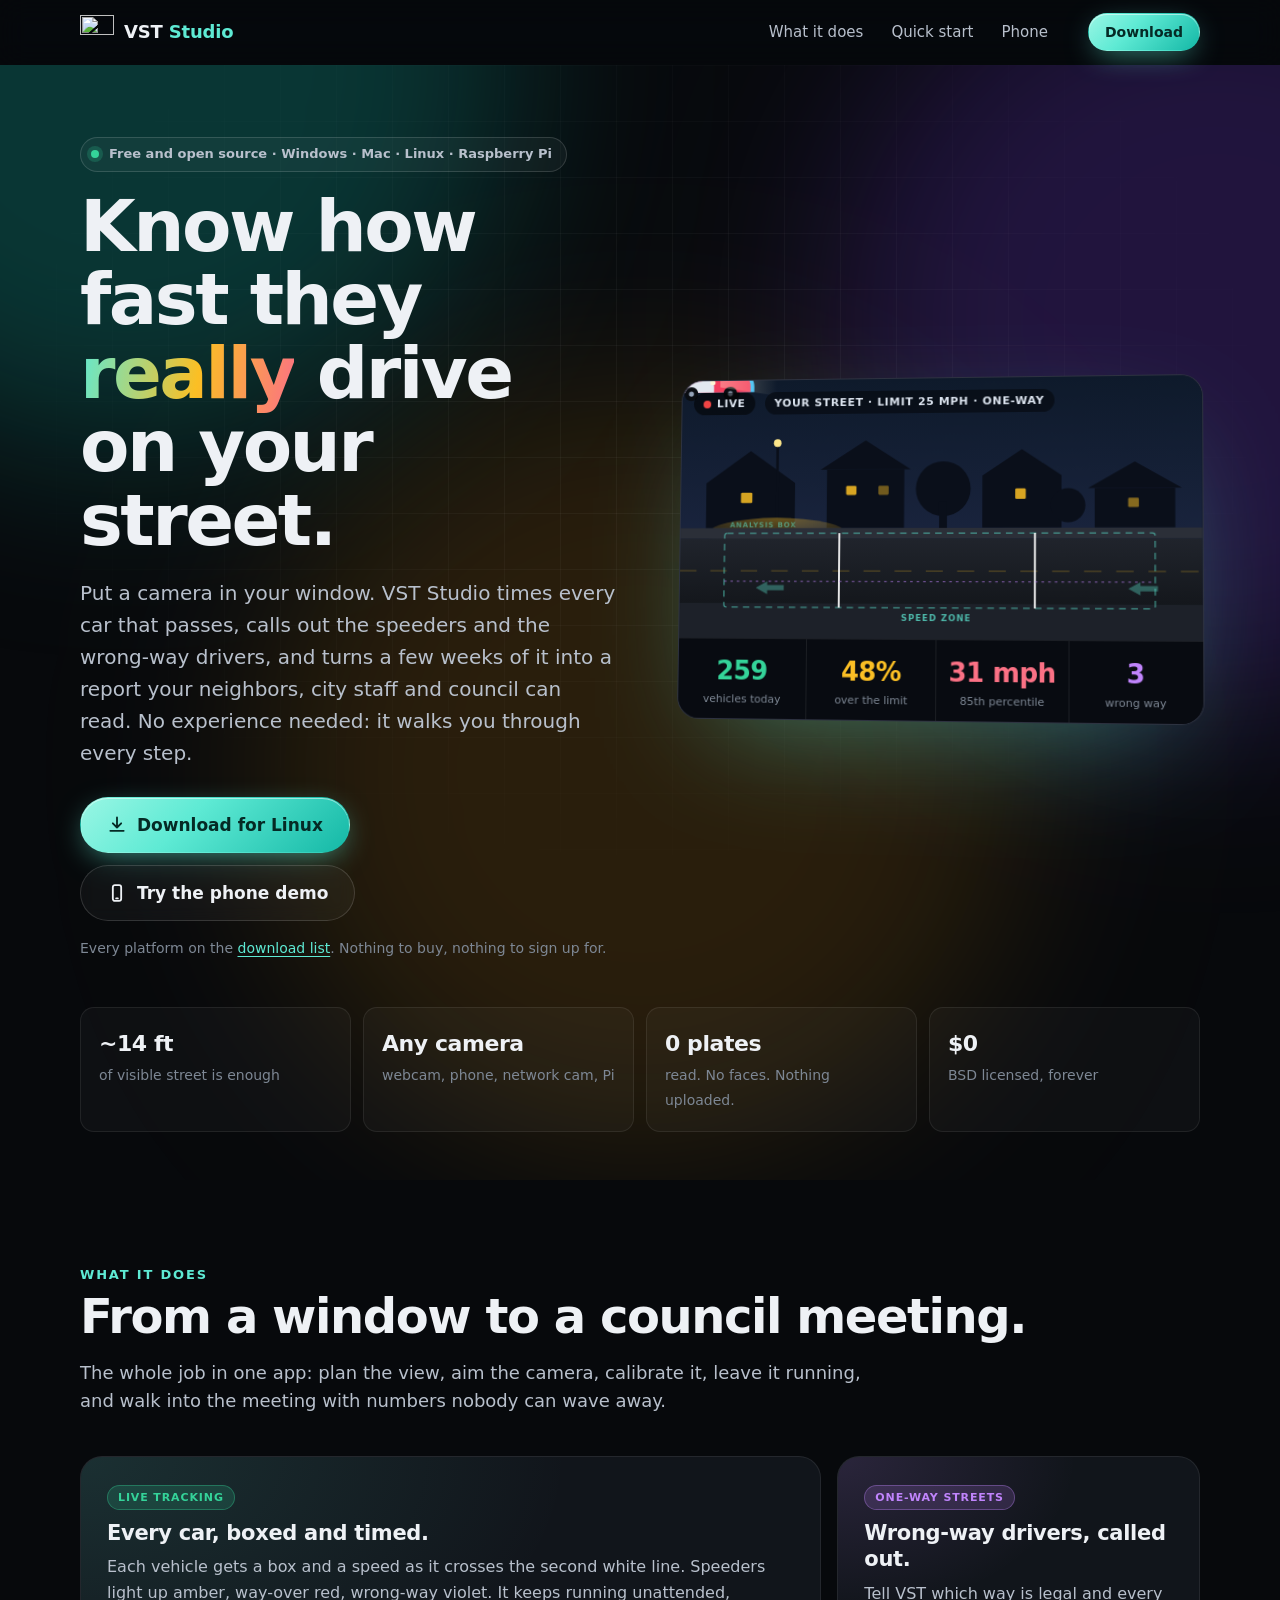
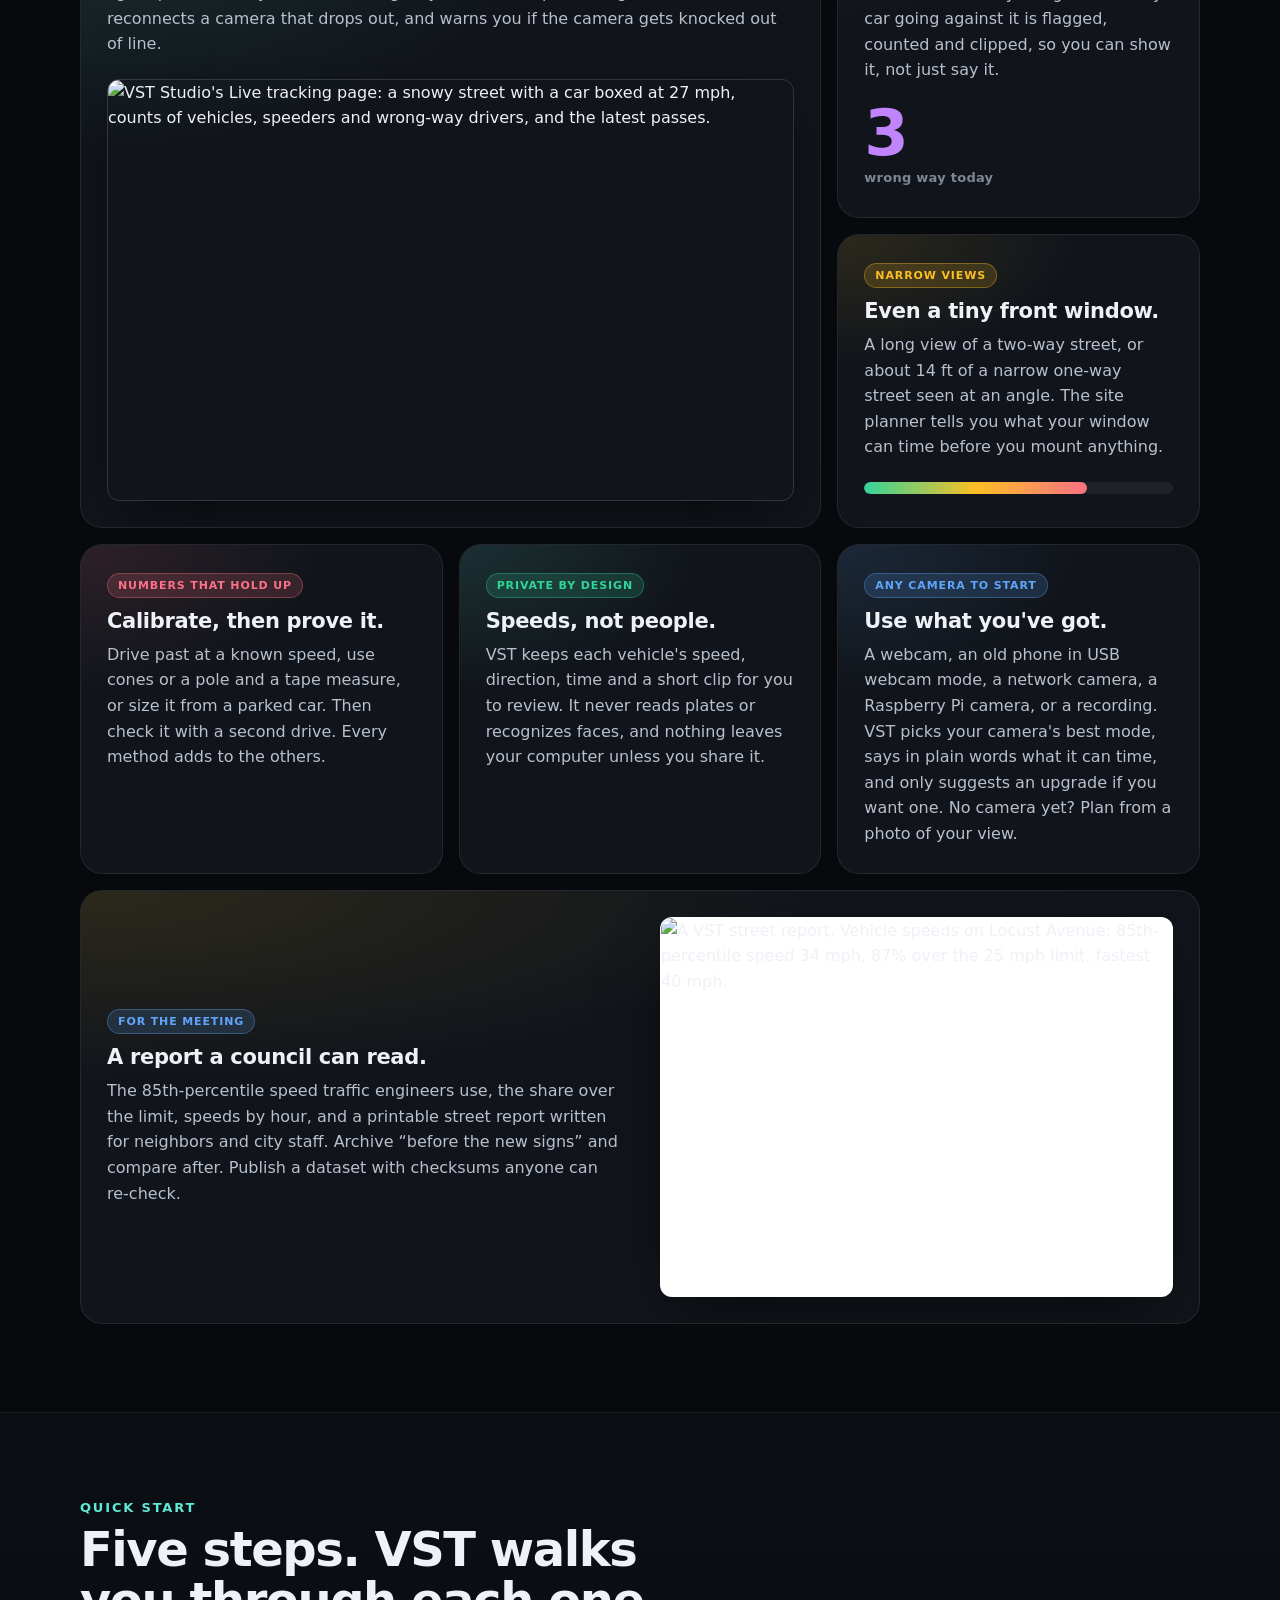
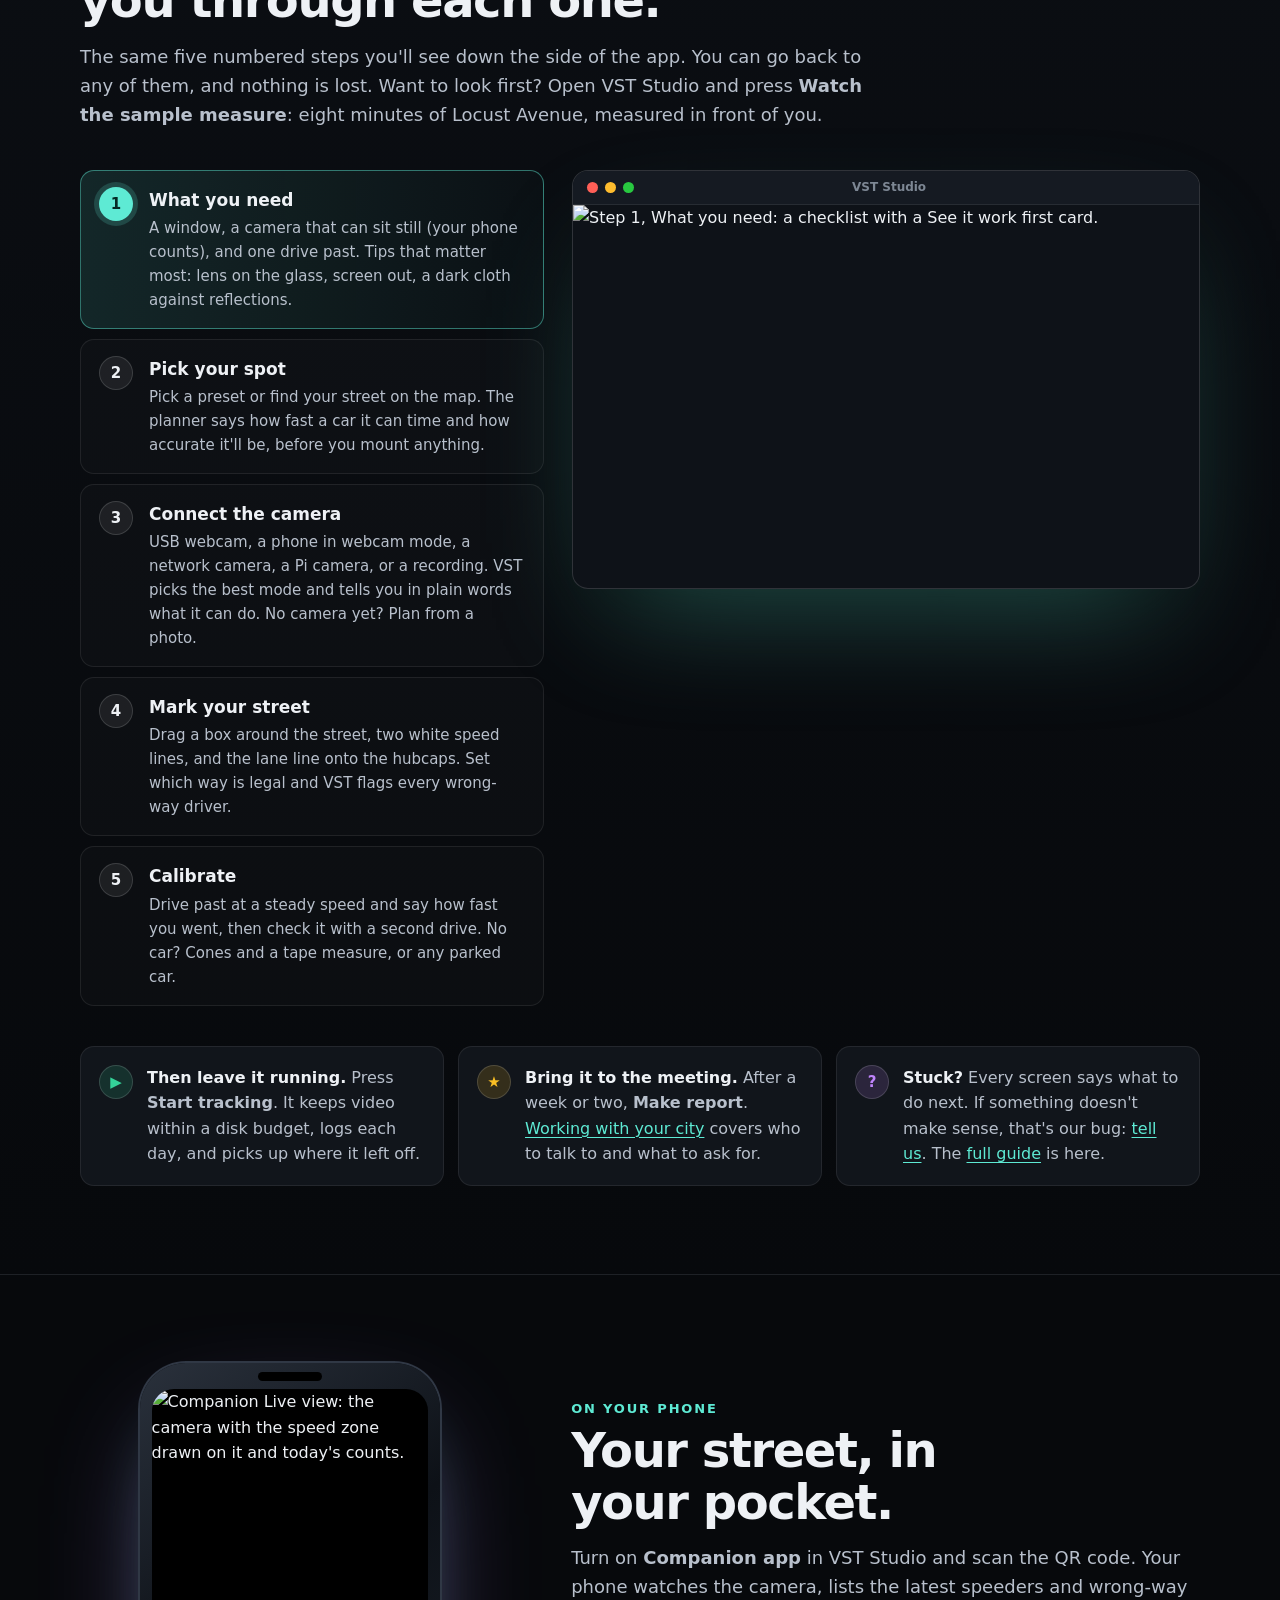
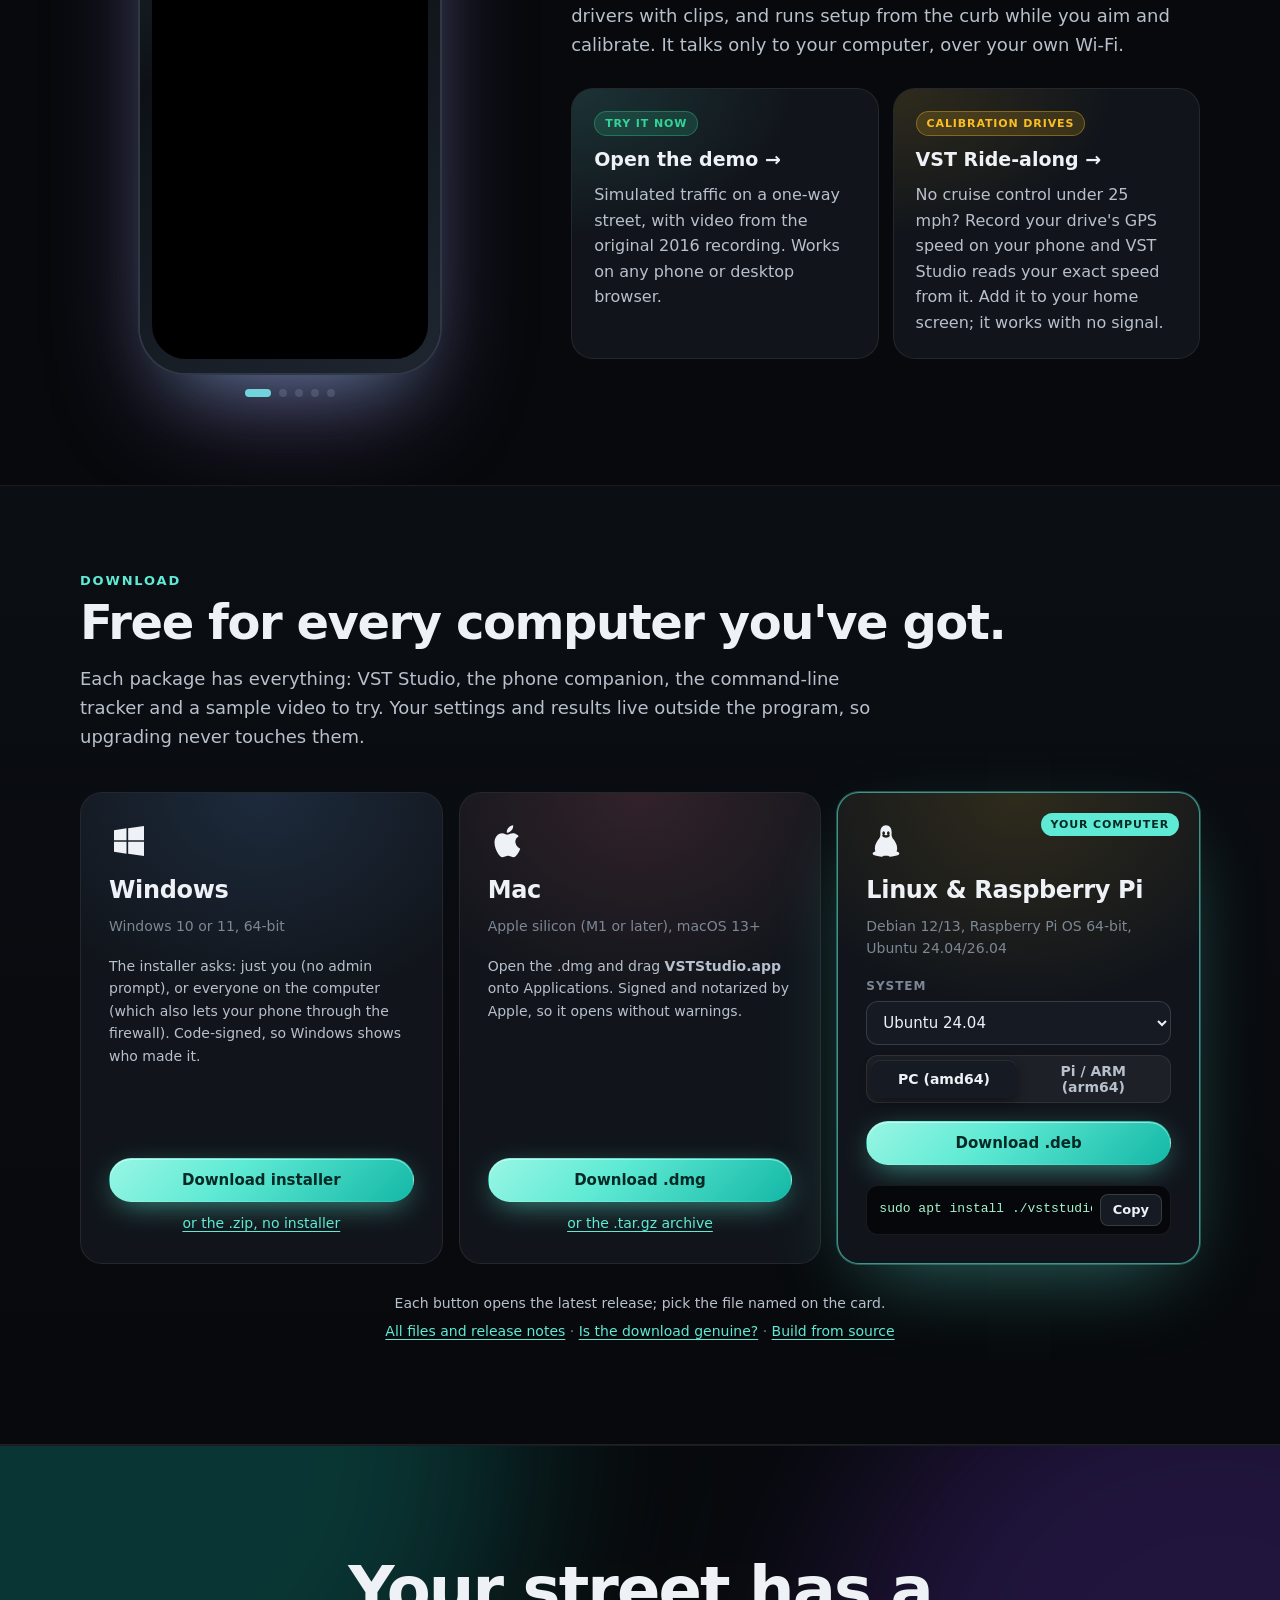
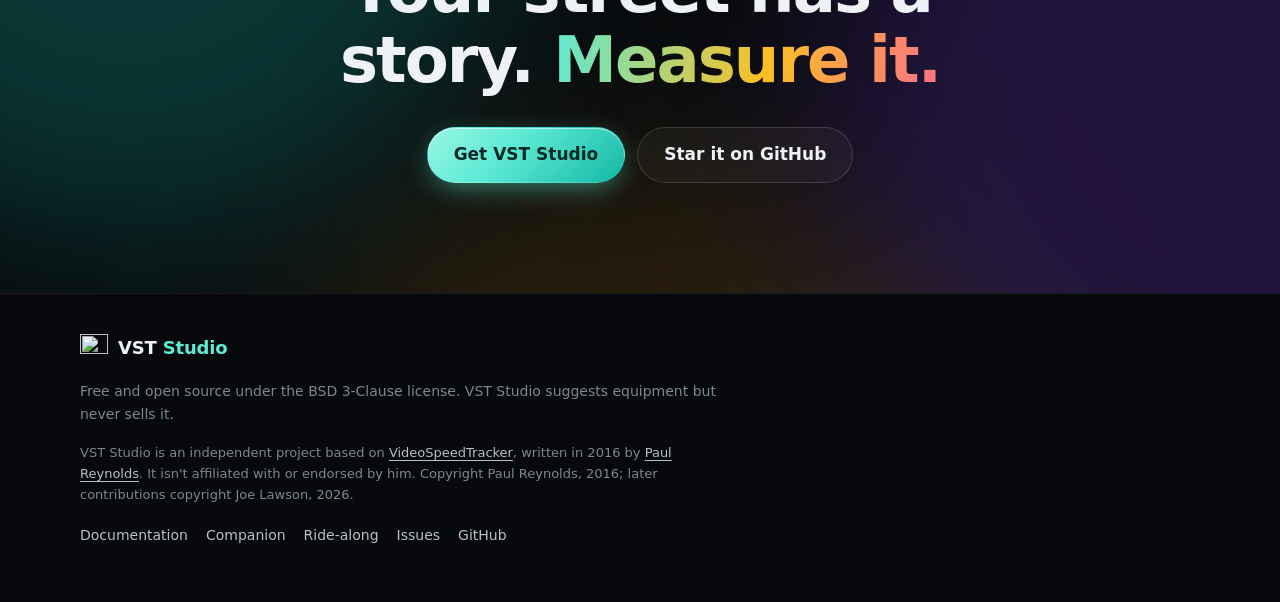
==== commit 93930ee1: "Keep the VideoSpeedTracker credit factual and low-key, with no implied endorsement BSD 3-Clause clau" ====
--- a/site/index.html
+++ b/site/index.html
@@ -46,7 +46,6 @@
       <a href="#features">What it does</a>
       <a href="#quick-start">Quick start</a>
       <a href="#companion">Phone</a>
-      <a href="#story">Story</a>
     </nav>
     <a class="btn btn-sm btn-glow" href="#download">Download</a>
   </div>
@@ -424,31 +423,6 @@
   </div>
 </section>
 
-<!-- ============================================================ story -->
-<section class="section story" id="story">
-  <div class="wrap split split-rev">
-    <div class="split-copy">
-      <p class="kicker">Where it came from</p>
-      <h2>Built on a neighbor's work.</h2>
-      <p class="sub">In 2016, <a href="https://www.cs.virginia.edu/~pfr">Paul Reynolds</a>, a retired University of
-        Virginia computer science professor, wrote <a href="https://github.com/pfr/VideoSpeedTracker">VideoSpeedTracker</a>
-        to measure speeding on Locust Avenue in Charlottesville. He shared his data with the city and council, measured
-        the city's own traffic-calming pilot, and published the software so any neighborhood could do the same.</p>
-      <p class="sub">VST Studio keeps his tracker and his calibration method at its heart, still running as the
-        <code>VideoSpeedTracker</code> program, and builds on them for narrower streets, more cameras and people with no
-        technical background. The sample video in every download is his Locust Avenue footage.</p>
-      <div class="btn-row">
-        <a class="btn btn-ghost" href="https://github.com/joekiller/VSTStudio/blob/main/docs/history/README.md">Read the story</a>
-        <a class="btn btn-ghost" href="https://github.com/pfr/VideoSpeedTracker">pfr/VideoSpeedTracker</a>
-      </div>
-    </div>
-    <figure class="quote reveal">
-      <img src="img/studio/06-results.jpg" alt="VST Studio Results: every vehicle with speed filters and a speed chart with the limit marked." loading="lazy" width="1600" height="980">
-      <figcaption>Locust Avenue, January 2016: Paul's recording, measured again by VST Studio.</figcaption>
-    </figure>
-  </div>
-</section>
-
 <!-- ============================================================ closing CTA -->
 <section class="final">
   <div class="aurora" aria-hidden="true"><i></i><i></i><i></i></div>
@@ -466,8 +440,11 @@
 <footer class="foot">
   <div class="wrap foot-in">
     <div class="logo"><img src="companion/icons/icon.svg" alt="" width="28" height="28"><span>VST <b>Studio</b></span></div>
-    <p>Free and open source under the BSD 3-Clause license. Copyright Paul Reynolds, 2016; later contributions copyright
-      Joe Lawson, 2026. VST Studio suggests equipment but never sells it.</p>
+    <p>Free and open source under the BSD 3-Clause license. VST Studio suggests equipment but never sells it.</p>
+    <p class="about">VST Studio is an independent project based on
+      <a href="https://github.com/pfr/VideoSpeedTracker">VideoSpeedTracker</a>, written in 2016 by
+      <a href="https://github.com/pfr">Paul Reynolds</a>. It isn't affiliated with or endorsed by him. Copyright Paul
+      Reynolds, 2016; later contributions copyright Joe Lawson, 2026.</p>
     <nav aria-label="Footer">
       <a href="https://github.com/joekiller/VSTStudio#documentation">Documentation</a>
       <a href="companion/">Companion</a>
--- a/site/site.css
+++ b/site/site.css
@@ -214,7 +214,7 @@
 
 /* ---------------------------------------------------------------- split layouts + phone */
 .split { display: grid; gap: 48px; align-items: center; }
-@media (min-width: 1040px) { .split { grid-template-columns: .8fr 1.2fr; gap: 72px; } .split-rev { grid-template-columns: 1.1fr .9fr; } }
+@media (min-width: 1040px) { .split { grid-template-columns: .8fr 1.2fr; gap: 72px; } }
 .phone-wrap { display: grid; justify-items: center; gap: 16px; }
 .phone { position: relative; width: min(300px, 78vw); aspect-ratio: 541 / 1101; padding: 26px 12px 14px; border-radius: 46px;
   background: linear-gradient(145deg, #2a313c, #0d1117 40%, #1f2630); box-shadow: 0 0 0 2px #303845, 0 50px 120px -30px rgba(192, 132, 252, .45),
@@ -265,11 +265,6 @@
 .dl-foot { margin-top: 28px; color: var(--muted); font-size: 14px; text-align: center; }
 .dl-foot span { display: block; margin-bottom: 6px; color: var(--text-2); }
 
-/* ---------------------------------------------------------------- story */
-.quote { margin: 0; }
-.quote img { border-radius: 16px; border: 1px solid var(--line-2); box-shadow: 0 40px 100px -40px rgba(251, 191, 36, .35); }
-.quote figcaption { color: var(--muted); font-size: 14px; margin-top: 12px; text-align: center; }
-
 /* ---------------------------------------------------------------- closing + footer */
 .final { position: relative; padding: 110px 0; text-align: center; overflow: hidden; isolation: isolate; border-top: 1px solid var(--line); }
 .final-in { position: relative; z-index: 1; }
@@ -280,6 +275,8 @@
 .foot nav { display: flex; flex-wrap: wrap; gap: 6px 18px; }
 .foot nav a { color: var(--text-2); text-decoration: none; }
 .foot nav a:hover { color: var(--teal); }
+.foot .about { font-size: 13px; }
+.foot .about a { color: var(--text-2); }
 
 /* ---------------------------------------------------------------- reveal on scroll (site.js adds .in) */
 .js .reveal { opacity: 0; transform: translateY(24px); transition: opacity .7s ease, transform .7s cubic-bezier(.2, .7, .2, 1); }
